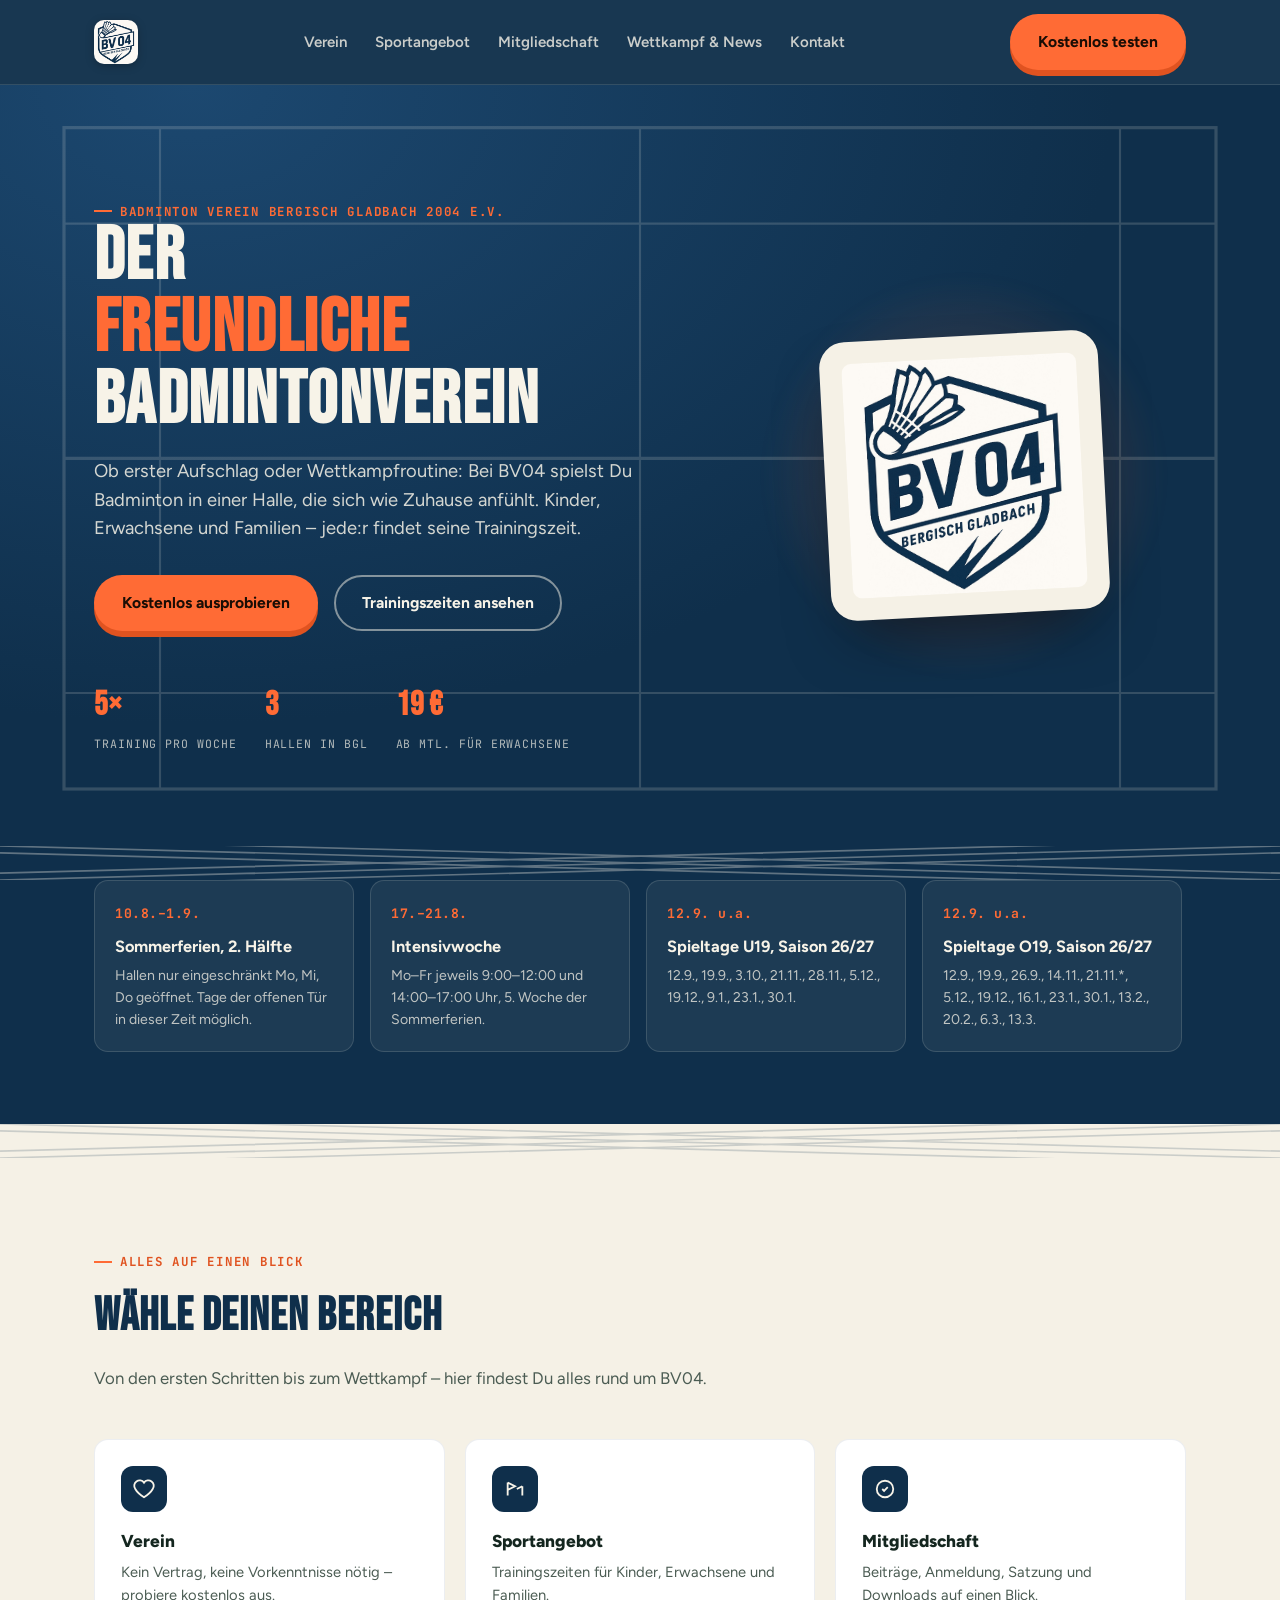
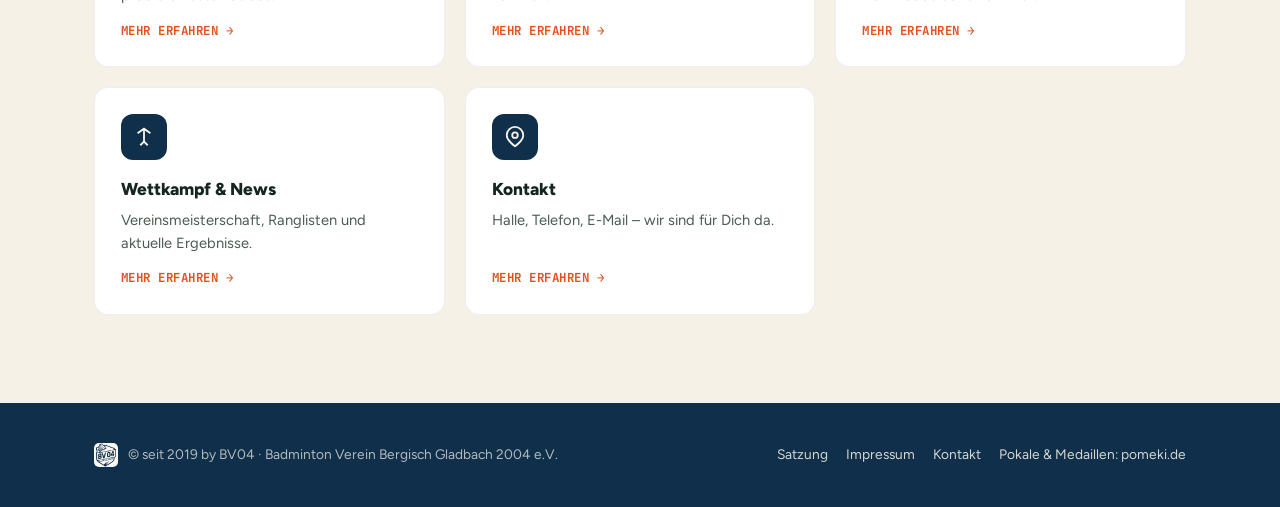
==== index.html @ 42c9cc31 "Erste Version der BV04-Website Alle Seiten, Stylesheet, Script und Logos aus dem bisherigen Entwurf." ====
<!doctype html>
<html lang="de">
<head>
<meta charset="UTF-8">
<meta name="viewport" content="width=device-width, initial-scale=1.0, viewport-fit=cover">
<title>BV04 Bergisch Gladbach</title>
<meta name="description" content="Der freundliche Badmintonverein in Bergisch Gladbach. Training für Kinder, Erwachsene und Familien, Wettkampf und Vereinsleben.">
<link rel="preconnect" href="https://fonts.googleapis.com">
<link rel="preconnect" href="https://fonts.gstatic.com" crossorigin>
<link href="https://fonts.googleapis.com/css2?family=Bebas+Neue&family=Figtree:wght@400;500;600;700;800&family=JetBrains+Mono:wght@400;500;700&display=swap" rel="stylesheet">
<link rel="stylesheet" href="styles.css">

</head>
<body>
<header class="site-header">
  <div class="nav">
    <a href="index.html" class="brand">
      <span class="brand-mark"><img src="assets/logo-small.png" alt="BV04 Vereinslogo" width="44" height="44"></span>
    </a>
    <nav class="links" id="navLinks">
      <a href="verein.html" class="">Verein</a>
      <a href="sportangebot.html" class="">Sportangebot</a>
      <a href="mitgliedschaft.html" class="">Mitgliedschaft</a>
      <a href="wettkampf.html" class="">Wettkampf &amp; News</a>
      <a href="kontakt.html" class="">Kontakt</a>
      <a href="mitgliedschaft.html" class="btn btn-primary mobile-cta">Kostenlos testen</a>
    </nav>
    <div class="nav-cta">
      <a href="mitgliedschaft.html" class="btn btn-primary">Kostenlos testen</a>
      <button class="burger" id="burgerBtn" aria-label="Menü öffnen" aria-expanded="false" aria-controls="navLinks">
        <span></span><span></span><span></span>
      </button>
    </div>
  </div>
</header>
<main>
<section class="hero">
    <svg class="court-lines" viewBox="0 0 1200 700" preserveAspectRatio="xMidYMid slice" xmlns="http://www.w3.org/2000/svg">
      <rect x="60" y="40" width="1080" height="620" fill="none" stroke="#f7f3e8" stroke-width="3"/>
      <line x1="60" y1="350" x2="1140" y2="350" stroke="#f7f3e8" stroke-width="3"/>
      <line x1="600" y1="40" x2="600" y2="660" stroke="#f7f3e8" stroke-width="2"/>
      <line x1="60" y1="130" x2="1140" y2="130" stroke="#f7f3e8" stroke-width="2"/>
      <line x1="60" y1="570" x2="1140" y2="570" stroke="#f7f3e8" stroke-width="2"/>
      <line x1="150" y1="40" x2="150" y2="660" stroke="#f7f3e8" stroke-width="2"/>
      <line x1="1050" y1="40" x2="1050" y2="660" stroke="#f7f3e8" stroke-width="2"/>
    </svg>
    <div class="wrap hero-grid">
      <div>
        <span class="eyebrow on-dark">Badminton Verein Bergisch Gladbach 2004 e.V.</span>
        <h1>Der<br><span class="accent">freundliche</span><br>Badmintonverein</h1>
        <p class="lead">Ob erster Aufschlag oder Wettkampfroutine: Bei BV04 spielst Du Badminton in einer Halle, die sich wie Zuhause anfühlt. Kinder, Erwachsene und Familien &ndash; jede:r findet seine Trainingszeit.</p>
        <div class="hero-actions">
          <a href="mitgliedschaft.html" class="btn btn-primary">Kostenlos ausprobieren</a>
          <a href="sportangebot.html" class="btn btn-ghost">Trainingszeiten ansehen</a>
        </div>
        <div class="hero-stats">
          <div class="hero-stat"><b>5&times;</b><span>Training pro Woche</span></div>
          <div class="hero-stat"><b>3</b><span>Hallen in BGL</span></div>
          <div class="hero-stat"><b>19 &euro;</b><span>Ab mtl. f&uuml;r Erwachsene</span></div>
        </div>
      </div>
      <div class="hero-visual">
        <div class="hero-badge">
          <img src="assets/logo-large.png" alt="BV04 &ndash; Badminton Verein Bergisch Gladbach 2004 e.V." width="100%" height="100%">
        </div>
      </div>
    </div>
  </section>
  <div class="net-divider" style="background:var(--court);" aria-hidden="true"><svg viewBox="0 0 400 20" preserveAspectRatio="none"><g stroke="#f7f3e8" stroke-width="1" opacity="0.35"><path d="M0,0 L400,20 M0,4 L400,24 M0,-4 L400,16 M400,0 L0,20 M400,4 L0,24 M400,-4 L0,16" /></g></svg></div>
  <section class="termine">
    <div class="wrap">
      <div class="termine-scroller">
        <div class="termine-card">
          <span class="date">10.8.&ndash;1.9.</span>
          <h4>Sommerferien, 2. H&auml;lfte</h4>
          <p>Hallen nur eingeschr&auml;nkt Mo, Mi, Do ge&ouml;ffnet. Tage der offenen T&uuml;r in dieser Zeit m&ouml;glich.</p>
        </div>
        <div class="termine-card">
          <span class="date">17.&ndash;21.8.</span>
          <h4>Intensivwoche</h4>
          <p>Mo&ndash;Fr jeweils 9:00&ndash;12:00 und 14:00&ndash;17:00 Uhr, 5. Woche der Sommerferien.</p>
        </div>
        <div class="termine-card">
          <span class="date">12.9. u.a.</span>
          <h4>Spieltage U19, Saison 26/27</h4>
          <p>12.9., 19.9., 3.10., 21.11., 28.11., 5.12., 19.12., 9.1., 23.1., 30.1.</p>
        </div>
        <div class="termine-card">
          <span class="date">12.9. u.a.</span>
          <h4>Spieltage O19, Saison 26/27</h4>
          <p>12.9., 19.9., 26.9., 14.11., 21.11.*, 5.12., 19.12., 16.1., 23.1., 30.1., 13.2., 20.2., 6.3., 13.3.</p>
        </div>
        <div class="termine-card">
          <span class="date">3.12.</span>
          <h4>K&uuml;ndigungsfrist</h4>
          <p>Letzter Termin f&uuml;r die K&uuml;ndigung zum Ende des 2. Halbjahrs 2026.</p>
        </div>
      </div>
    </div>
  </section>
  <div class="net-divider" style="background:var(--canvas);" aria-hidden="true"><svg viewBox="0 0 400 20" preserveAspectRatio="none"><g stroke="var(--court)" stroke-width="1" opacity="0.18"><path d="M0,0 L400,20 M0,4 L400,24 M0,-4 L400,16 M400,0 L0,20 M400,4 L0,24 M400,-4 L0,16" /></g></svg></div>
  <section id="bereiche">
    <div class="wrap">
      <div class="section-head">
        <span class="eyebrow">Alles auf einen Blick</span>
        <h2>W&auml;hle Deinen Bereich</h2>
        <p>Von den ersten Schritten bis zum Wettkampf &ndash; hier findest Du alles rund um BV04.</p>
      </div>
      <div class="nav-cards">
        <a class="nav-card" href="verein.html">
          <div class="icon"><svg width="22" height="22" viewBox="0 0 24 24" fill="none" stroke="currentColor" stroke-width="2"><path d="M12 21s-7-4.5-9.5-9A5.5 5.5 0 0112 5a5.5 5.5 0 019.5 7c-2.5 4.5-9.5 9-9.5 9z"/></svg></div>
          <h3>Verein</h3>
          <p>Kein Vertrag, keine Vorkenntnisse n&ouml;tig &ndash; probiere kostenlos aus.</p>
          <span class="go">Mehr erfahren &rarr;</span>
        </a>
        <a class="nav-card" href="sportangebot.html">
          <div class="icon"><svg width="22" height="22" viewBox="0 0 24 24" fill="none" stroke="currentColor" stroke-width="2"><path d="M4 19V5M4 5l8 4-8 4M20 19V9M20 9l-6 3"/></svg></div>
          <h3>Sportangebot</h3>
          <p>Trainingszeiten f&uuml;r Kinder, Erwachsene und Familien.</p>
          <span class="go">Mehr erfahren &rarr;</span>
        </a>
        <a class="nav-card" href="mitgliedschaft.html">
          <div class="icon"><svg width="22" height="22" viewBox="0 0 24 24" fill="none" stroke="currentColor" stroke-width="2"><circle cx="12" cy="12" r="9"/><path d="M9 12l2 2 4-4"/></svg></div>
          <h3>Mitgliedschaft</h3>
          <p>Beitr&auml;ge, Anmeldung, Satzung und Downloads auf einen Blick.</p>
          <span class="go">Mehr erfahren &rarr;</span>
        </a>
        <a class="nav-card" href="wettkampf.html">
          <div class="icon"><svg width="22" height="22" viewBox="0 0 24 24" fill="none" stroke="currentColor" stroke-width="2"><path d="M8 21l4-4 4 4M12 3v14M5 8l7-5 7 5"/></svg></div>
          <h3>Wettkampf &amp; News</h3>
          <p>Vereinsmeisterschaft, Ranglisten und aktuelle Ergebnisse.</p>
          <span class="go">Mehr erfahren &rarr;</span>
        </a>
        <a class="nav-card" href="kontakt.html">
          <div class="icon"><svg width="22" height="22" viewBox="0 0 24 24" fill="none" stroke="currentColor" stroke-width="2"><path d="M21 10c0 6-9 12-9 12S3 16 3 10a9 9 0 0118 0z"/><circle cx="12" cy="10" r="3"/></svg></div>
          <h3>Kontakt</h3>
          <p>Halle, Telefon, E-Mail &ndash; wir sind f&uuml;r Dich da.</p>
          <span class="go">Mehr erfahren &rarr;</span>
        </a>
      </div>
    </div>
  </section>
</main>
<footer>
  <div class="wrap footer-row">
    <span class="footer-brand"><img src="assets/logo-small.png" alt="" width="24" height="24"> &copy; seit 2019 by BV04 &middot; Badminton Verein Bergisch Gladbach 2004 e.V.</span>
    <div class="footer-links">
      <a href="satzung.html">Satzung</a>
      <a href="kontakt.html#impressum">Impressum</a>
      <a href="kontakt.html">Kontakt</a>
      <a href="https://www.pomeki.de">Pokale &amp; Medaillen: pomeki.de</a>
    </div>
  </div>
</footer>
<script src="script.js"></script>
</body>
</html>
---- styles.css ----
/* ============ TOKENS ============ */
:root{
  --court:      #0f2f4b;   /* Vereins-Navy aus dem BV04-Logo, markenkonstant */
  --court-2:    #1c4870;
  --line:       #f7f3e8;   /* Court-Linien / Federweiß, auf Navy-Flächen */
  --canvas:     #f5f1e6;   /* Seitenhintergrund */
  --canvas-2:   #ece5d3;   /* Sekundärer Hintergrund */
  --surface:    #ffffff;   /* Kartenhintergrund */
  --ink:        #14261f;   /* Fließtext */
  --ink-soft:   #4b5c53;   /* gedämpfter Text */
  --border:     rgba(15,47,75,0.08);
  --shuttle:    #ff6b35;   /* Shuttle-Orange, Haupt-Akzent */
  --shuttle-dk: #e05320;
  --gold:       #d9a441;
  --silver:     #b9c2c2;
  --bronze:     #c07a4a;

  --display: 'Bebas Neue', 'Arial Narrow', sans-serif;
  --body: 'Figtree', system-ui, sans-serif;
  --mono: 'JetBrains Mono', 'Courier New', monospace;

  --radius: 14px;
  --radius-sm: 8px;
  --maxw: 1140px;

  color-scheme: light;
  padding-top: env(safe-area-inset-top, 0px);
  padding-bottom: env(safe-area-inset-bottom, 0px);
}

@media (prefers-color-scheme: dark){
  :root:not([data-theme="light"]){
    --court:      #1b4a74;
    --court-2:    #2a5f92;
    --canvas:     #121b22;
    --canvas-2:   #1a252d;
    --surface:    #1c2830;
    --ink:        #eef1ea;
    --ink-soft:   #a6b6ae;
    --border:     rgba(247,243,232,0.12);
    color-scheme: dark;
  }
}
:root[data-theme="dark"]{
  --court:      #1b4a74;
  --court-2:    #2a5f92;
  --canvas:     #121b22;
  --canvas-2:   #1a252d;
  --surface:    #1c2830;
  --ink:        #eef1ea;
  --ink-soft:   #a6b6ae;
  --border:     rgba(247,243,232,0.12);
  color-scheme: dark;
}

*{box-sizing:border-box;}
html{scroll-behavior:smooth;}
@media (prefers-reduced-motion: reduce){
  html{scroll-behavior:auto;}
  *{animation-duration:0.001ms !important; transition-duration:0.001ms !important;}
}
body{
  margin:0;
  font-family:var(--body);
  color:var(--ink);
  background:var(--canvas);
  line-height:1.55;
}
img{max-width:100%; display:block;}
a{color:inherit;}
:focus-visible{outline:3px solid var(--shuttle); outline-offset:2px;}
.wrap{max-width:var(--maxw); margin:0 auto; padding:0 24px;}
h1,h2,h3{font-family:var(--display); letter-spacing:0.02em; margin:0; text-transform:uppercase; text-wrap:balance;}
.eyebrow{
  font-family:var(--mono); font-size:0.78rem; letter-spacing:0.14em; text-transform:uppercase;
  color:var(--shuttle-dk); font-weight:700; display:inline-flex; align-items:center; gap:8px;
}
.eyebrow.on-dark{color:var(--shuttle);}
.eyebrow::before{content:""; width:18px; height:2px; background:var(--shuttle); display:inline-block;}
section{padding:88px 0;}
.btn{
  display:inline-flex; align-items:center; gap:8px; font-family:var(--body); font-weight:700;
  font-size:0.98rem; padding:14px 26px; border-radius:999px; border:2px solid transparent;
  cursor:pointer; text-decoration:none; transition:transform .15s ease, box-shadow .15s ease;
}
.btn:hover{transform:translateY(-2px);}
.btn-primary{background:var(--shuttle); color:#1a0d05; box-shadow:0 6px 0 var(--shuttle-dk);}
.btn-primary:hover{box-shadow:0 8px 0 var(--shuttle-dk);}
.btn-ghost{background:transparent; color:var(--line); border-color:rgba(247,243,232,0.5);}
.btn-ghost:hover{border-color:var(--line);}
.btn-outline{background:transparent; color:var(--court); border-color:var(--court);}
.btn-outline:hover{background:var(--court); color:var(--line);}

/* ============ NET DIVIDER (signature element) ============ */
.net-divider{width:100%; height:34px; overflow:hidden; line-height:0;}
.net-divider svg{width:100%; height:100%; display:block;}

/* ============ NAV ============ */
header.site-header{
  position:sticky; top:env(safe-area-inset-top, 0px); z-index:50; background:rgba(15,47,75,0.96); backdrop-filter:blur(6px);
  border-bottom:1px solid rgba(247,243,232,0.12);
}
.nav{display:flex; align-items:center; justify-content:space-between; padding:14px 24px; max-width:var(--maxw); margin:0 auto;}
.brand{display:flex; align-items:center; gap:10px; text-decoration:none; color:var(--line);}
.brand-mark{width:44px; height:44px; border-radius:10px; overflow:hidden; flex:none; box-shadow:0 2px 8px rgba(0,0,0,0.25);}
.brand-mark img{width:100%; height:100%; object-fit:cover;}
nav.links{display:flex; align-items:center; gap:28px;}
nav.links a{
  color:var(--line); text-decoration:none; font-weight:600; font-size:0.94rem; opacity:0.8;
  position:relative; padding:4px 0;
}
nav.links a:hover{opacity:1;}
nav.links a::after{
  content:""; position:absolute; left:0; bottom:-2px; width:0; height:2px; background:var(--shuttle);
  transition:width .2s ease;
}
nav.links a:hover::after{width:100%;}
nav.links a.active{opacity:1;}
nav.links a.active::after{width:100%;}
.nav-cta{display:flex; align-items:center; gap:14px;}
.burger{display:none; background:none; border:none; cursor:pointer; padding:8px;}
.burger span{display:block; width:24px; height:2px; background:var(--line); margin:5px 0; transition:.2s;}
.mobile-cta{display:none;}

@media (max-width:880px){
  nav.links{
    position:fixed; inset:64px 0 0 0; background:var(--court); flex-direction:column;
    padding:32px 24px; gap:24px; transform:translateX(100%); transition:transform .25s ease;
    overflow-y:auto;
  }
  nav.links.open{transform:translateX(0);}
  nav.links a{font-size:1.2rem;}
  .burger{display:block;}
  .nav-cta .btn-primary{display:none;}
  .mobile-cta{display:inline-flex; margin-top:8px;}
}

/* ============ HERO (Startseite) ============ */
.hero{
  position:relative; background:radial-gradient(120% 140% at 15% 0%, var(--court-2), var(--court) 60%);
  color:var(--line); padding:110px 0 90px; overflow:hidden;
}
.court-lines{position:absolute; inset:0; opacity:0.16; pointer-events:none;}
.hero-grid{position:relative; display:grid; grid-template-columns:1.15fr 0.85fr; gap:48px; align-items:center;}
.hero h1{font-size:clamp(2.8rem, 6vw, 4.6rem); line-height:0.98; margin-bottom:20px;}
.hero h1 .accent{color:var(--shuttle);}
.hero p.lead{font-size:1.15rem; max-width:46ch; color:rgba(247,243,232,0.85); margin-bottom:32px;}
.hero-actions{display:flex; gap:16px; flex-wrap:wrap;}
.hero-stats{display:flex; gap:28px; margin-top:48px; flex-wrap:wrap;}
.hero-stat b{display:block; font-family:var(--display); font-size:2.1rem; color:var(--shuttle);}
.hero-stat span{font-family:var(--mono); font-size:0.72rem; letter-spacing:0.08em; text-transform:uppercase; color:rgba(247,243,232,0.7);}
.hero-visual{position:relative; aspect-ratio:1/1; max-width:340px; margin:0 auto; display:flex; align-items:center; justify-content:center;}
.hero-visual::before{
  content:""; position:absolute; inset:-10%; border-radius:50%;
  background:radial-gradient(circle, rgba(255,107,53,0.28), transparent 70%); filter:blur(6px); z-index:0;
}
.hero-badge{
  position:relative; z-index:1; background:var(--canvas); border-radius:26px; padding:22px;
  box-shadow:0 30px 60px -20px rgba(0,0,0,0.5); transform:rotate(-3deg); width:82%;
}
.hero-badge img{width:100%; height:auto; border-radius:10px; display:block;}
@media (max-width:880px){
  .hero-grid{grid-template-columns:1fr;}
  .hero-visual{max-width:230px;}
}

/* ============ PAGE HEADER (Unterseiten) ============ */
.page-header{
  position:relative; background:radial-gradient(130% 160% at 10% 0%, var(--court-2), var(--court) 65%);
  color:var(--line); padding:52px 0 46px; overflow:hidden;
}
.page-header .crumb{
  font-family:var(--mono); font-size:0.76rem; letter-spacing:0.04em; color:rgba(247,243,232,0.65); display:block; margin-bottom:14px;
}
.page-header .crumb a{color:rgba(247,243,232,0.85); text-decoration:underline; text-decoration-color:rgba(247,243,232,0.35);}
.page-header .crumb a:hover{color:var(--line);}
.page-header h1{font-size:clamp(2.1rem,4.4vw,3.2rem); margin-top:10px;}
.page-header p.lead{margin-top:14px; max-width:58ch; color:rgba(247,243,232,0.85); font-size:1.02rem;}

/* ============ TERMINE STRIP ============ */
.termine{background:var(--court); padding:0 0 64px;}
.termine .wrap{padding-top:0;}
.termine-scroller{display:flex; gap:16px; overflow-x:auto; padding-bottom:8px; scrollbar-width:thin;}
.termine-card{
  flex:0 0 260px; background:rgba(247,243,232,0.06); border:1px solid rgba(247,243,232,0.14);
  border-radius:var(--radius); padding:20px; color:var(--line);
}
.termine-card .date{font-family:var(--mono); color:var(--shuttle); font-size:0.82rem; font-weight:700; letter-spacing:0.04em;}
.termine-card h4{font-family:var(--body); font-size:1.02rem; font-weight:700; margin:8px 0 6px; text-transform:none;}
.termine-card p{font-size:0.88rem; color:rgba(247,243,232,0.75); margin:0;}

/* ============ SECTION HEADS ============ */
.section-head{max-width:640px; margin-bottom:48px;}
.section-head h2{font-size:clamp(2.1rem,4vw,2.9rem); margin-top:10px; color:var(--court);}
.section-head p{color:var(--ink-soft); font-size:1.05rem; margin-top:12px;}

/* ============ BEREICHE / NAV-CARDS (Startseite) ============ */
.nav-cards{display:grid; grid-template-columns:repeat(3,1fr); gap:20px;}
@media (max-width:880px){.nav-cards{grid-template-columns:repeat(2,1fr);}}
@media (max-width:560px){.nav-cards{grid-template-columns:1fr;}}
.nav-card{
  background:var(--surface); border-radius:var(--radius); padding:26px; border:1px solid var(--border);
  transition:transform .18s ease, box-shadow .18s ease; text-decoration:none; color:var(--ink);
  display:flex; flex-direction:column;
}
.nav-card:hover{transform:translateY(-4px); box-shadow:0 14px 30px -14px rgba(15,47,75,0.35);}
.nav-card .icon{
  width:46px; height:46px; border-radius:12px; background:var(--court); color:var(--line);
  display:flex; align-items:center; justify-content:center; margin-bottom:16px; flex:none;
}
.nav-card h3{font-family:var(--body); font-size:1.08rem; font-weight:800; text-transform:none; letter-spacing:0; margin-bottom:6px; color:var(--ink);}
.nav-card p{font-size:0.92rem; color:var(--ink-soft); margin:0; flex:1;}
.nav-card .go{margin-top:14px; font-family:var(--mono); font-size:0.78rem; font-weight:700; color:var(--shuttle-dk); text-transform:uppercase; letter-spacing:0.04em;}

/* ============ EINSTIEG GRID (Verein) ============ */
.tiles{display:grid; grid-template-columns:repeat(3,1fr); gap:20px;}
@media (max-width:880px){.tiles{grid-template-columns:repeat(2,1fr);}}
@media (max-width:560px){.tiles{grid-template-columns:1fr;}}
.tile{background:var(--surface); border-radius:var(--radius); padding:26px; border:1px solid var(--border);}
.tile .icon{
  width:46px; height:46px; border-radius:12px; background:var(--court); color:var(--line);
  display:flex; align-items:center; justify-content:center; margin-bottom:16px;
}
.tile h3{font-family:var(--body); font-size:1.08rem; font-weight:800; text-transform:none; letter-spacing:0; margin-bottom:6px;}
.tile p{font-size:0.92rem; color:var(--ink-soft); margin:0;}

/* ============ SPORTANGEBOT ============ */
.angebot-tabs{display:flex; gap:10px; flex-wrap:wrap; margin-bottom:28px;}
.tab-btn{
  font-family:var(--mono); font-size:0.82rem; font-weight:700; text-transform:uppercase; letter-spacing:0.06em;
  padding:10px 18px; border-radius:999px; border:2px solid var(--court); background:transparent;
  color:var(--court); cursor:pointer; transition:.15s;
}
.tab-btn.active, .tab-btn:hover{background:var(--court); color:var(--line);}
.schedule{display:none;}
.schedule.active{display:block;}
.schedule-table-wrap{overflow-x:auto;}
.schedule-table{width:100%; border-collapse:collapse; background:var(--surface); border-radius:var(--radius); overflow:hidden; box-shadow:0 1px 0 var(--border); min-width:520px;}
.schedule-table th{
  font-family:var(--mono); font-size:0.72rem; text-transform:uppercase; letter-spacing:0.08em;
  background:var(--court); color:var(--line); text-align:left; padding:14px 18px;
}
.schedule-table td{padding:16px 18px; border-bottom:1px solid var(--canvas-2); font-size:0.94rem;}
.schedule-table tr:last-child td{border-bottom:none;}
.schedule-table td.day{font-weight:800; color:var(--court); white-space:nowrap;}
.schedule-table td.time{font-family:var(--mono); font-weight:700; color:var(--shuttle-dk); white-space:nowrap;}
.schedule-note{font-size:0.88rem; color:var(--ink-soft); margin-top:16px;}

/* ============ MITGLIEDSCHAFT / PRICING ============ */
.pricing-wrap{background:var(--court); border-radius:20px; padding:44px; color:var(--line);}
.pricing-table-wrap{overflow-x:auto;}
.pricing-table{width:100%; border-collapse:collapse; font-family:var(--mono); min-width:480px;}
.pricing-table th{
  text-align:left; font-size:0.72rem; text-transform:uppercase; letter-spacing:0.08em;
  color:var(--shuttle); padding:0 14px 14px; border-bottom:1px solid rgba(247,243,232,0.2); font-weight:700;
}
.pricing-table td{padding:16px 14px; border-bottom:1px solid rgba(247,243,232,0.1); font-size:0.94rem;}
.pricing-table tr:hover td{background:rgba(247,243,232,0.04);}
.pricing-table td.plan{font-family:var(--body); font-weight:700; font-size:1rem;}
.pricing-table td.price{color:var(--shuttle); font-weight:700;}
.pricing-foot{display:flex; justify-content:space-between; align-items:center; margin-top:28px; flex-wrap:wrap; gap:16px;}
.pricing-foot p{font-size:0.85rem; color:rgba(247,243,232,0.7); max-width:52ch; margin:0; font-family:var(--body);}
.downloads{display:flex; gap:10px; flex-wrap:wrap; margin-top:36px;}
.dl-btn{
  display:flex; align-items:center; gap:8px; background:rgba(247,243,232,0.08); border:1px solid rgba(247,243,232,0.2);
  color:var(--line); text-decoration:none; padding:10px 16px; border-radius:999px; font-size:0.85rem; font-weight:600;
  transition:.15s;
}
.dl-btn:hover{background:rgba(247,243,232,0.18);}
.dl-btn.accent{background:var(--shuttle); border-color:var(--shuttle-dk); color:#1a0d05;}
.dl-btn.accent:hover{background:var(--shuttle-dk);}

/* ============ WETTKAMPF / LEADERBOARD ============ */
.wk-grid{display:grid; grid-template-columns:1fr 1fr; gap:24px;}
@media (max-width:880px){.wk-grid{grid-template-columns:1fr;}}
.card{background:var(--surface); border-radius:var(--radius); padding:28px; border:1px solid var(--border);}
.card h3{font-family:var(--body); text-transform:none; letter-spacing:0; font-size:1.1rem; font-weight:800; margin-bottom:4px;}
.card .card-sub{font-family:var(--mono); font-size:0.76rem; color:var(--ink-soft); margin-bottom:18px; display:block;}
.rank-row{display:flex; align-items:center; gap:14px; padding:9px 0; border-bottom:1px solid var(--canvas-2);}
.rank-row:last-child{border-bottom:none;}
.rank-badge{
  width:28px; height:28px; border-radius:50%; display:flex; align-items:center; justify-content:center;
  font-family:var(--mono); font-weight:700; font-size:0.82rem; flex:none; background:var(--canvas-2); color:var(--ink-soft);
}
.rank-row:nth-child(1) .rank-badge{background:var(--gold); color:#3a2a02;}
.rank-row:nth-child(2) .rank-badge{background:var(--silver); color:#2b2f2f;}
.rank-row:nth-child(3) .rank-badge{background:var(--bronze); color:#fff;}
.rank-name{flex:1; font-weight:600; font-size:0.94rem;}
.rank-val{font-family:var(--mono); font-size:0.84rem; color:var(--shuttle-dk); font-weight:700;}
.hours-bar-wrap{flex:1; height:8px; background:var(--canvas-2); border-radius:99px; overflow:hidden;}
.hours-bar{height:100%; background:linear-gradient(90deg, var(--shuttle), var(--gold)); border-radius:99px;}

.intl-group{margin-bottom:18px;}
.intl-group:last-child{margin-bottom:0;}
.intl-title{font-family:var(--mono); font-size:0.78rem; text-transform:uppercase; letter-spacing:0.06em; color:var(--court); font-weight:700; margin-bottom:8px; display:block;}
.intl-list{list-style:none; margin:0; padding:0; font-size:0.9rem;}
.intl-list li{padding:4px 0; display:flex; gap:8px;}
.intl-list li b{font-family:var(--mono); color:var(--shuttle-dk); min-width:2ch;}

/* ============ KONTAKT ============ */
.kontakt-grid{display:grid; grid-template-columns:1fr 1fr; gap:32px;}
@media (max-width:880px){.kontakt-grid{grid-template-columns:1fr;}}
.kontakt-card{background:var(--surface); border-radius:var(--radius); padding:32px; border:1px solid var(--border);}
.kontakt-card h3{font-family:var(--body); text-transform:none; letter-spacing:0; font-size:1.05rem; font-weight:800; margin-bottom:14px; color:var(--ink);}
.kontakt-item{display:flex; gap:14px; margin-bottom:20px;}
.kontakt-item:last-child{margin-bottom:0;}
.kontakt-item .ic{
  width:38px; height:38px; border-radius:10px; background:var(--court); color:var(--line); flex:none;
  display:flex; align-items:center; justify-content:center;
}
.kontakt-item b{display:block; font-size:0.95rem;}
.kontakt-item span, .kontakt-item a{font-size:0.9rem; color:var(--ink-soft); text-decoration:none;}
.kontakt-item a:hover{color:var(--shuttle-dk);}
.hallen-table{width:100%; border-collapse:collapse; font-size:0.88rem;}
.hallen-table td{padding:8px 0; border-bottom:1px solid var(--canvas-2);}
.hallen-table tr:last-child td{border-bottom:none;}
.hallen-table td.d{font-family:var(--mono); font-weight:700; color:var(--court); width:2.4em;}
.hallen-table td.t{font-family:var(--mono); color:var(--shuttle-dk);}
.hallen-table td.h{color:var(--ink-soft); text-align:right;}
.social-row{display:flex; gap:12px; margin-top:24px;}
.social-btn{
  width:44px; height:44px; border-radius:50%; background:var(--court); color:var(--line);
  display:flex; align-items:center; justify-content:center; text-decoration:none; transition:.15s;
}
.social-btn:hover{background:var(--shuttle);}

/* ============ SATZUNG (Dokumentenseite) ============ */
.satz-intro{max-width:68ch;}
.satz-intro p{color:var(--ink-soft); font-size:1.02rem; margin:14px 0 0;}
.satz-meta{display:flex; gap:14px; flex-wrap:wrap; align-items:center; margin-top:24px;}
.satz-toc{
  background:var(--surface); border:1px solid var(--border); border-radius:var(--radius);
  padding:26px 30px; margin:40px 0 56px;
}
.satz-toc .eyebrow{margin-bottom:14px;}
.satz-toc ul{columns:2; column-gap:32px; margin:0; padding:0; list-style:none; font-size:0.94rem;}
@media (max-width:640px){.satz-toc ul{columns:1;}}
.satz-toc li{margin-bottom:8px; break-inside:avoid;}
.satz-toc a{text-decoration:none; color:var(--ink); font-weight:600;}
.satz-toc a:hover{color:var(--shuttle-dk);}
.satz-toc a .n{font-family:var(--mono); color:var(--shuttle-dk); margin-right:6px;}

.satz-body{max-width:820px;}
.satz-para{display:grid; grid-template-columns:60px 1fr; gap:22px; padding:32px 0; border-bottom:1px solid var(--border); scroll-margin-top:96px;}
.satz-para:first-child{padding-top:0;}
.satz-para:last-child{border-bottom:none;}
@media (max-width:560px){
  .satz-para{grid-template-columns:1fr; gap:6px;}
}
.satz-num{font-family:var(--mono); font-weight:700; color:var(--shuttle-dk); font-size:1rem; padding-top:3px;}
.satz-para h2{font-family:var(--body); text-transform:none; letter-spacing:0; font-size:1.3rem; font-weight:800; color:var(--court); margin-bottom:12px;}
.satz-para h3{font-family:var(--body); text-transform:none; letter-spacing:0; font-size:1.04rem; font-weight:700; color:var(--ink); margin:22px 0 8px;}
.satz-para h4{font-family:var(--mono); text-transform:uppercase; letter-spacing:0.05em; font-size:0.76rem; color:var(--ink-soft); margin:16px 0 6px; font-weight:700;}
.satz-para p{font-size:0.98rem; line-height:1.7; color:var(--ink); max-width:68ch; margin:0 0 10px;}
.satz-para ol, .satz-para ul{padding-left:1.25em; margin:8px 0 14px; max-width:68ch;}
.satz-para li{font-size:0.98rem; line-height:1.65; color:var(--ink); margin-bottom:8px;}
.satz-para li::marker{color:var(--shuttle-dk); font-family:var(--mono); font-weight:700;}

/* ============ FOOTER ============ */
footer{background:var(--court); color:rgba(247,243,232,0.7); padding:40px 0; font-size:0.86rem;}
.footer-row{display:flex; justify-content:space-between; align-items:center; flex-wrap:wrap; gap:16px;}
.footer-brand{display:inline-flex; align-items:center; gap:10px;}
.footer-brand img{border-radius:5px; flex:none;}
.footer-links{display:flex; gap:18px; flex-wrap:wrap;}
footer a{color:rgba(247,243,232,0.85); text-decoration:none;}
footer a:hover{color:var(--shuttle);}
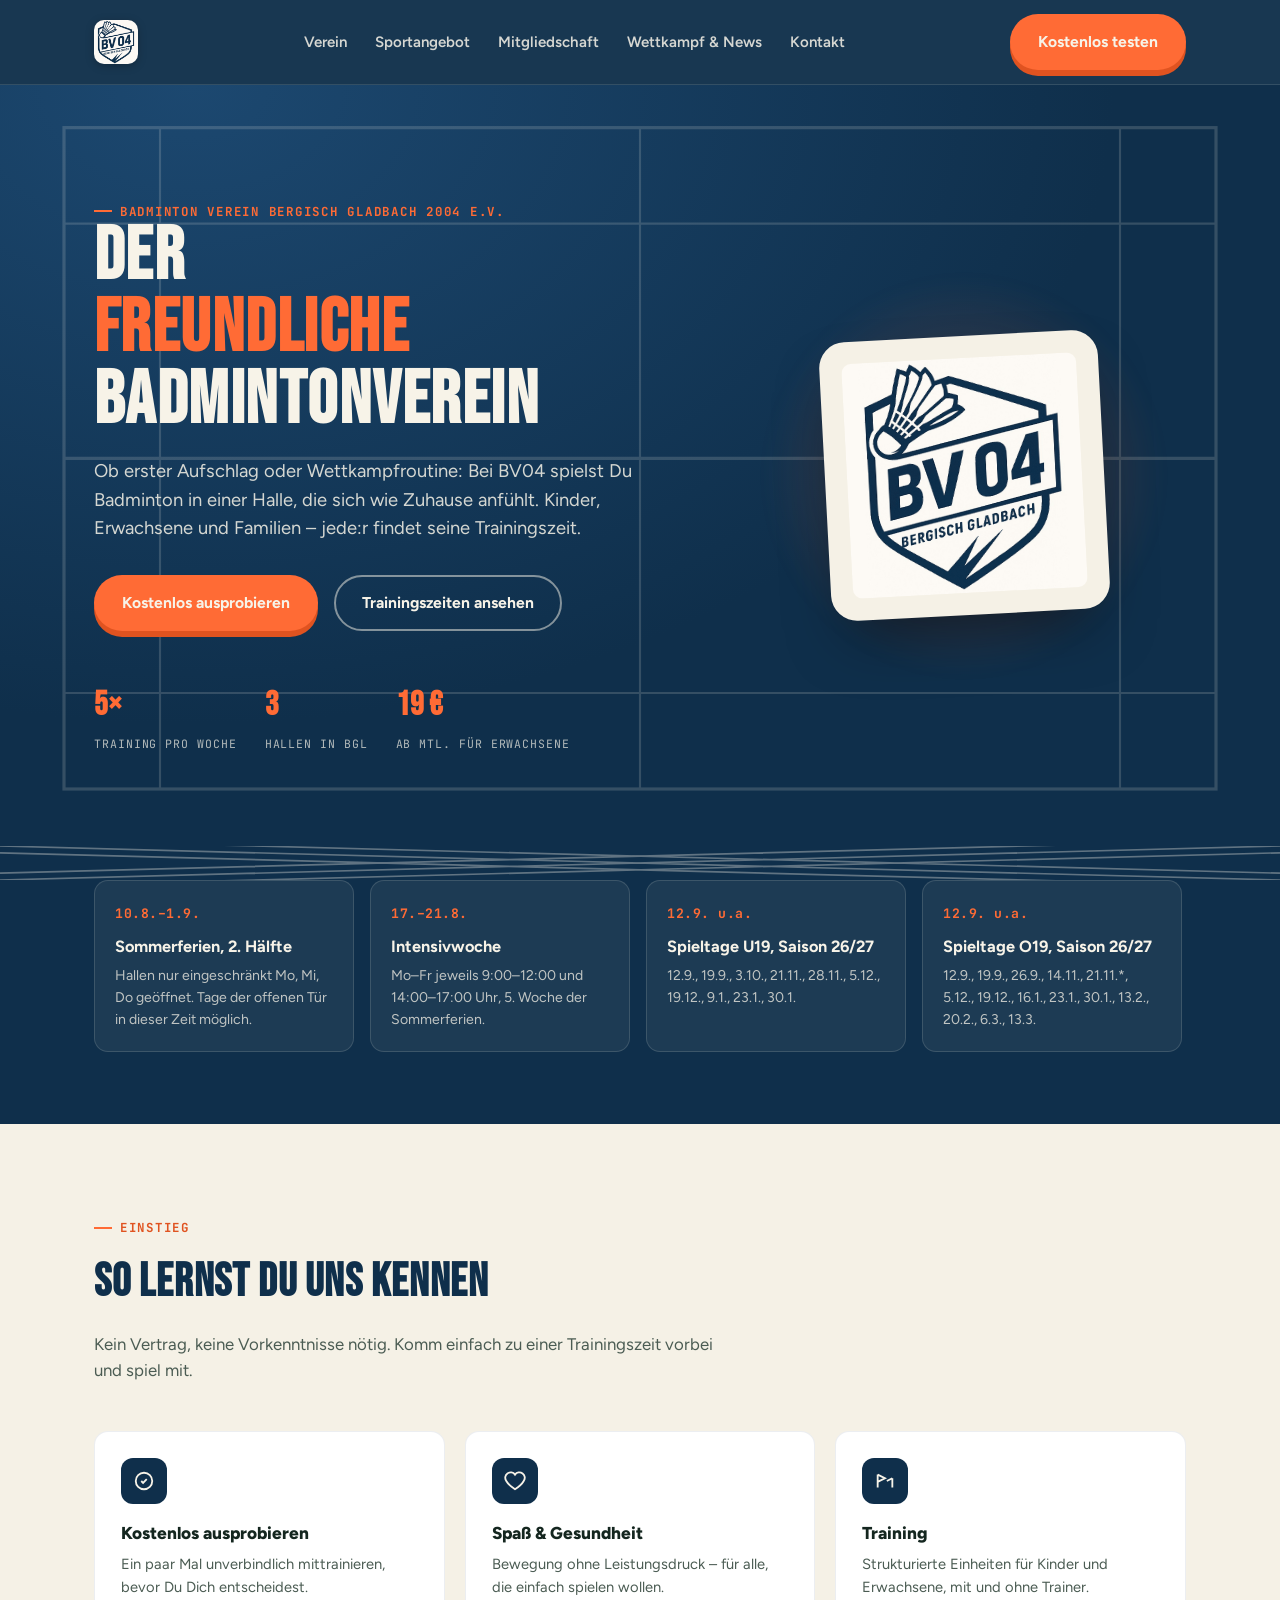
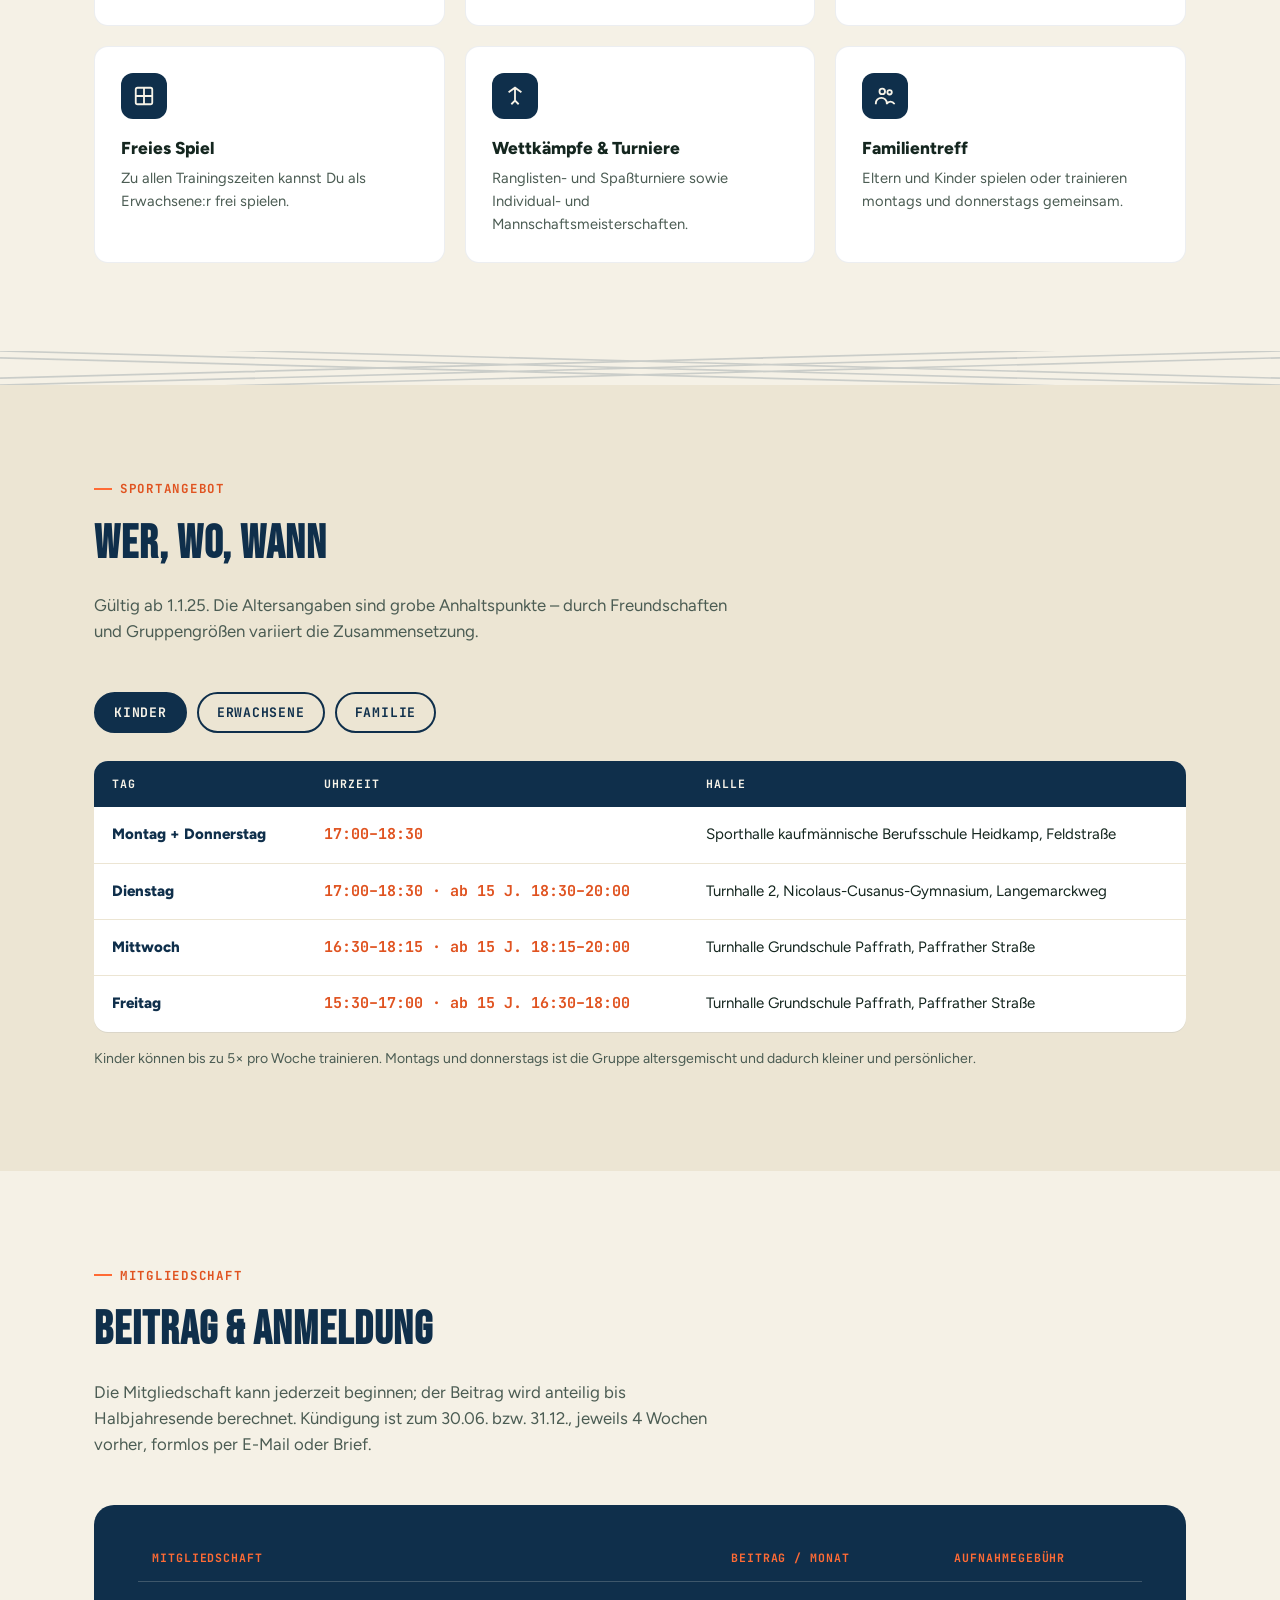
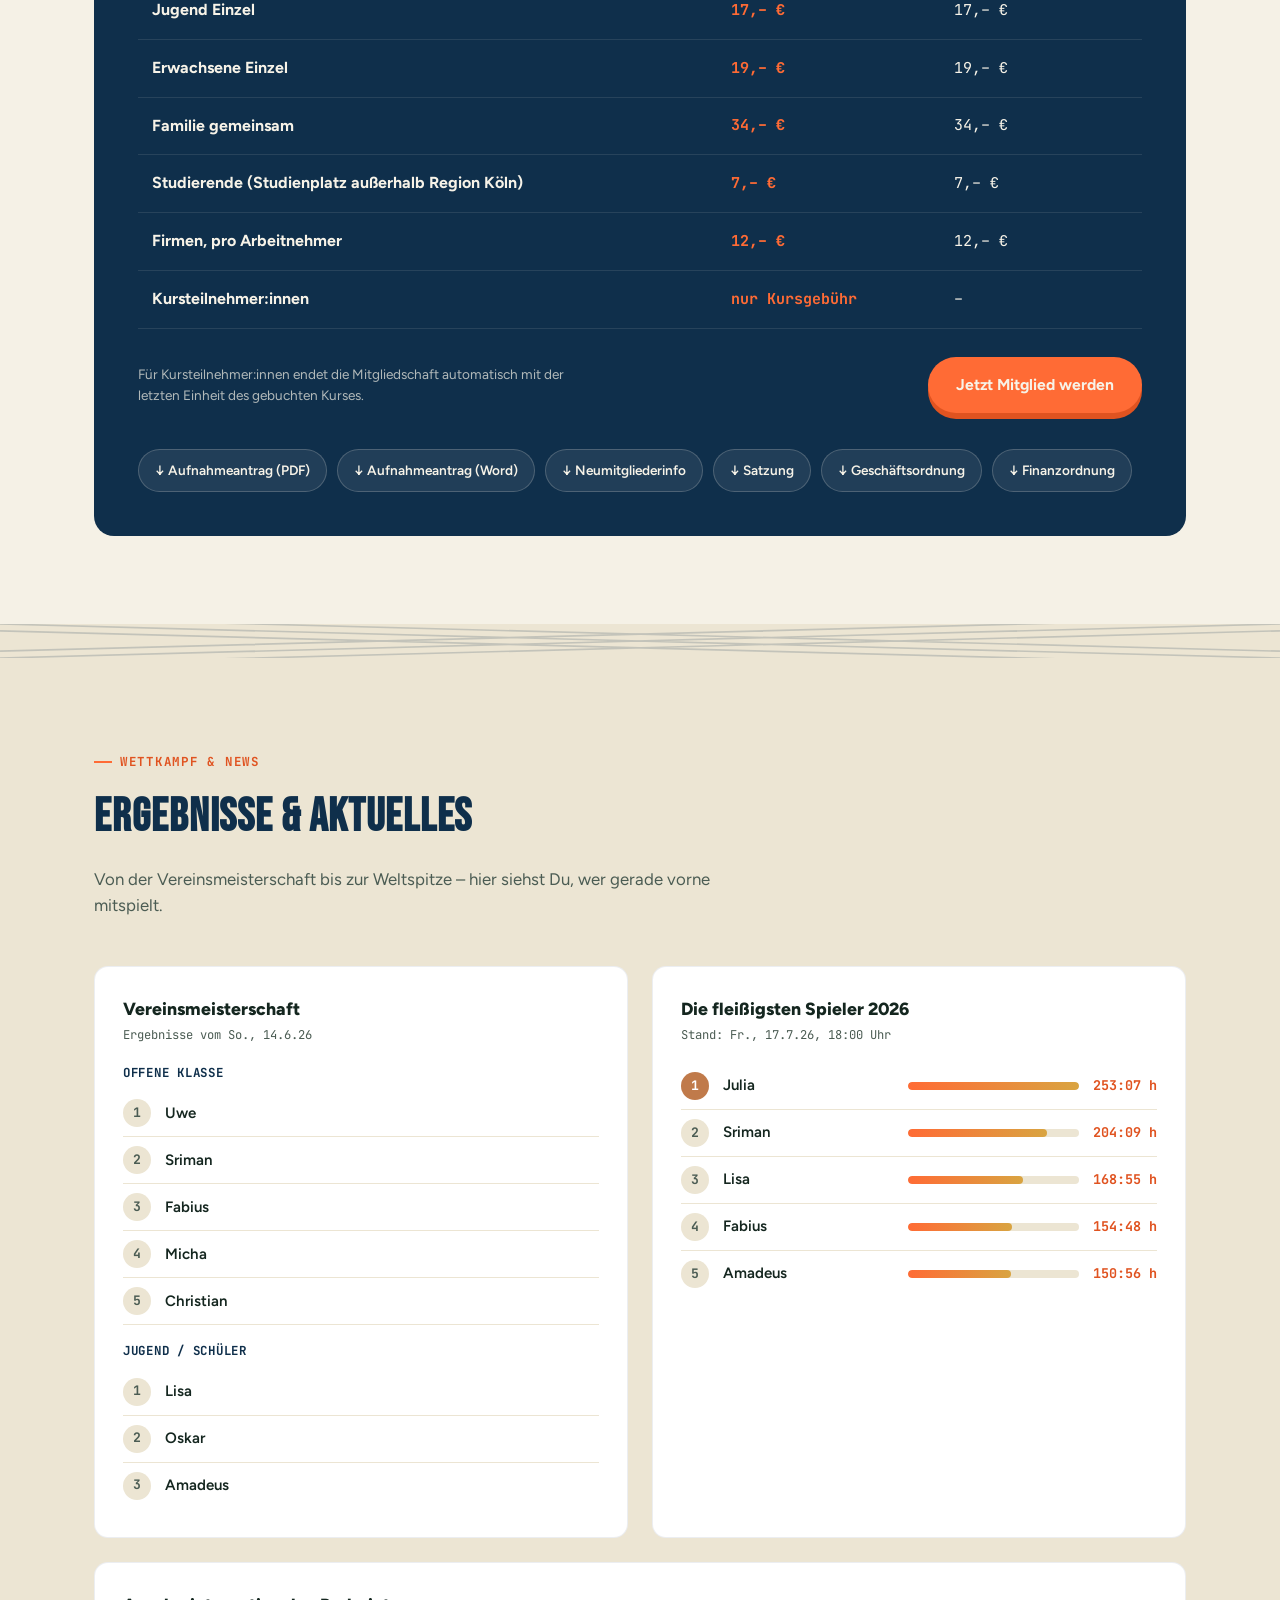
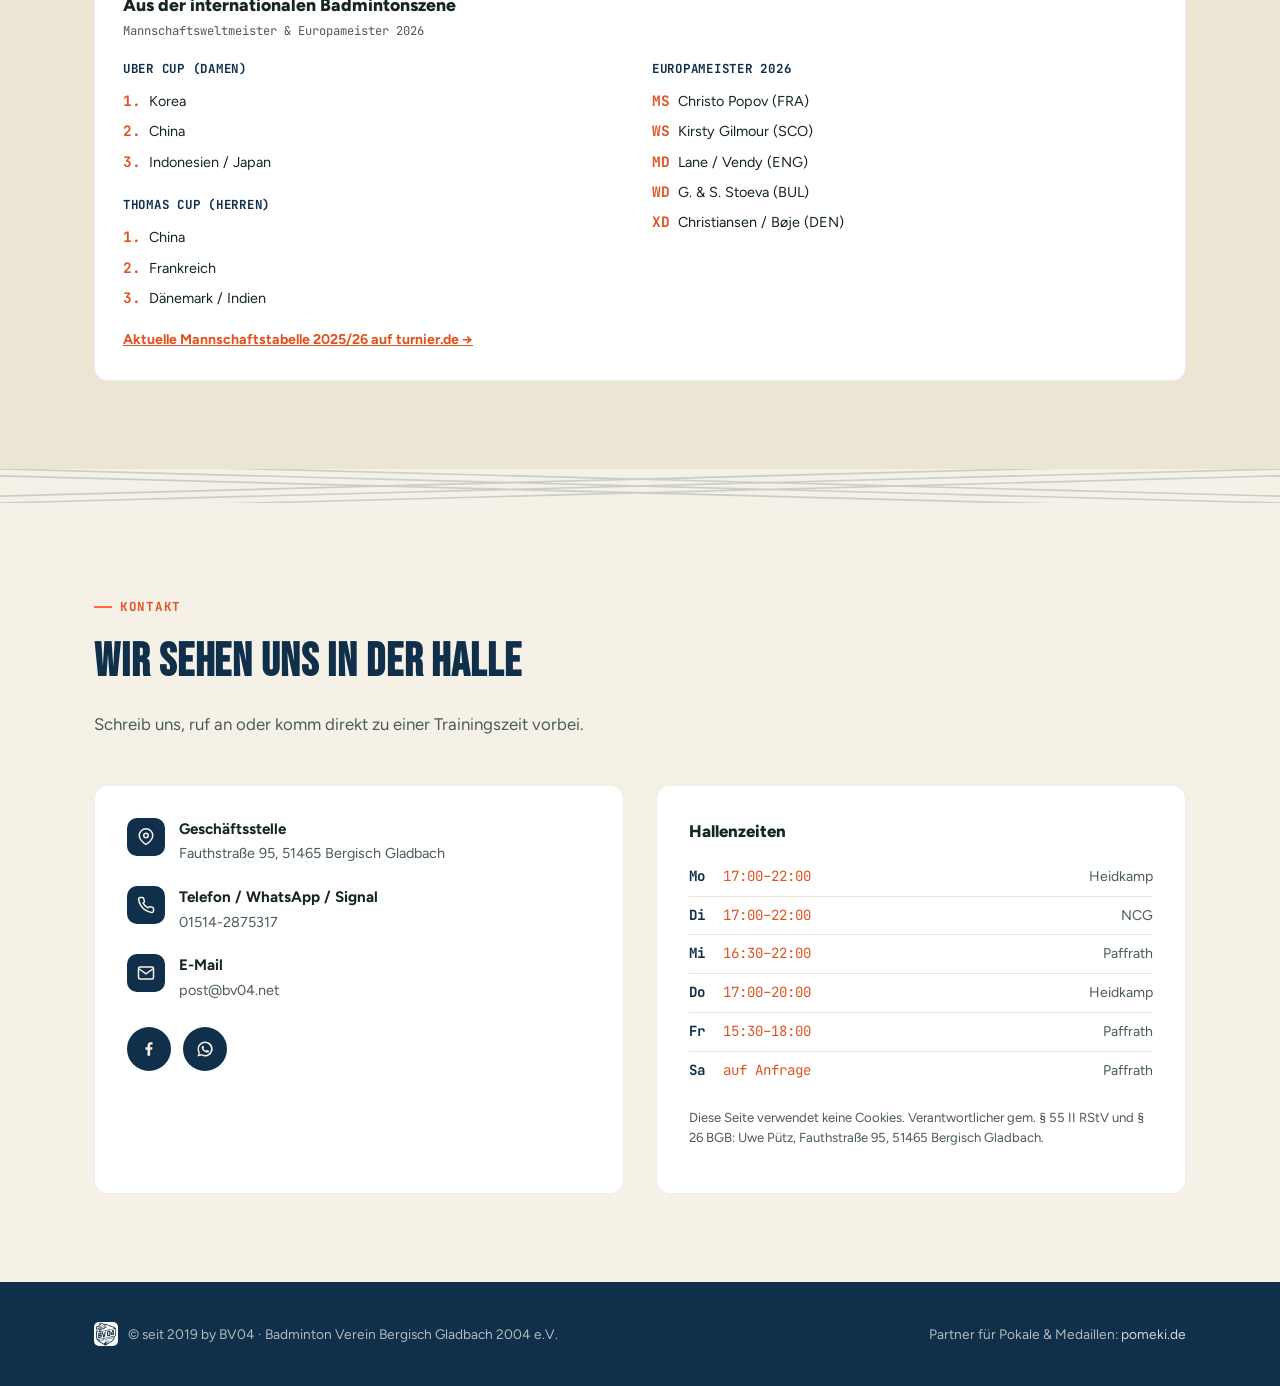
==== commit 9c0134fd: "Aktuelle One-Page-Website übernehmen Ersetzt die mehrseitige Fassung durch die tatsächlich aktuelle " ====
--- a/index.html
+++ b/index.html
@@ -1,40 +1,326 @@
-<!doctype html>
+<!DOCTYPE html>
 <html lang="de">
 <head>
 <meta charset="UTF-8">
-<meta name="viewport" content="width=device-width, initial-scale=1.0, viewport-fit=cover">
-<title>BV04 Bergisch Gladbach</title>
+<meta name="viewport" content="width=device-width, initial-scale=1.0">
+<title>BV04 – Badminton Verein Bergisch Gladbach 2004 e.V.</title>
 <meta name="description" content="Der freundliche Badmintonverein in Bergisch Gladbach. Training für Kinder, Erwachsene und Familien, Wettkampf und Vereinsleben.">
 <link rel="preconnect" href="https://fonts.googleapis.com">
 <link rel="preconnect" href="https://fonts.gstatic.com" crossorigin>
 <link href="https://fonts.googleapis.com/css2?family=Bebas+Neue&family=Figtree:wght@400;500;600;700;800&family=JetBrains+Mono:wght@400;500;700&display=swap" rel="stylesheet">
-<link rel="stylesheet" href="styles.css">
-
+<style>
+  /* ============ TOKENS ============ */
+  :root{
+    --court:      #0f2f4b;   /* Vereins-Navy aus dem BV04-Logo */
+    --court-2:    #1c4870;   /* helleres Navy für Verläufe */
+    --line:       #f7f3e8;   /* Court-Linien / Federweiß */
+    --canvas:     #f5f1e6;   /* warmer Off-White Hintergrund */
+    --canvas-2:   #ece5d3;   /* Karten-Hintergrund, etwas dunkler */
+    --ink:        #14261f;   /* Fließtext auf hell */
+    --ink-soft:   #4b5c53;   /* gedämpfter Text */
+    --shuttle:    #ff6b35;   /* Shuttle-Orange, Haupt-Akzent */
+    --shuttle-dk: #e05320;
+    --gold:       #d9a441;   /* Medaillen-Gold für Wettkampf */
+    --silver:     #b9c2c2;
+    --bronze:     #c07a4a;
+
+    --display: 'Bebas Neue', 'Arial Narrow', sans-serif;
+    --body: 'Figtree', system-ui, sans-serif;
+    --mono: 'JetBrains Mono', 'Courier New', monospace;
+
+    --radius: 14px;
+    --radius-sm: 8px;
+    --maxw: 1140px;
+  }
+
+  *{box-sizing:border-box;}
+  html{scroll-behavior:smooth;}
+  @media (prefers-reduced-motion: reduce){
+    html{scroll-behavior:auto;}
+    *{animation-duration:0.001ms !important; transition-duration:0.001ms !important;}
+  }
+  body{
+    margin:0;
+    font-family:var(--body);
+    color:var(--ink);
+    background:var(--canvas);
+    line-height:1.55;
+  }
+  img{max-width:100%; display:block;}
+  a{color:inherit;}
+  .wrap{max-width:var(--maxw); margin:0 auto; padding:0 24px;}
+  h1,h2,h3{font-family:var(--display); letter-spacing:0.02em; margin:0; text-transform:uppercase;}
+  .eyebrow{
+    font-family:var(--mono); font-size:0.78rem; letter-spacing:0.14em; text-transform:uppercase;
+    color:var(--shuttle-dk); font-weight:700; display:inline-flex; align-items:center; gap:8px;
+  }
+  .eyebrow::before{content:""; width:18px; height:2px; background:var(--shuttle); display:inline-block;}
+  section{padding:88px 0;}
+  .btn{
+    display:inline-flex; align-items:center; gap:8px; font-family:var(--body); font-weight:700;
+    font-size:0.98rem; padding:14px 26px; border-radius:999px; border:2px solid transparent;
+    cursor:pointer; text-decoration:none; transition:transform .15s ease, box-shadow .15s ease;
+  }
+  .btn:hover{transform:translateY(-2px);}
+  .btn:focus-visible{outline:3px solid var(--shuttle); outline-offset:3px;}
+  .btn-primary{background:var(--shuttle); color:var(--line); box-shadow:0 6px 0 var(--shuttle-dk);}
+  .btn-primary:hover{box-shadow:0 8px 0 var(--shuttle-dk);}
+  .btn-ghost{background:transparent; color:var(--line); border-color:rgba(247,243,232,0.5);}
+  .btn-ghost:hover{border-color:var(--line);}
+  .btn-dark{background:var(--court); color:var(--line); box-shadow:0 6px 0 #0b1f18;}
+
+  /* ============ NET DIVIDER (signature element) ============ */
+  .net-divider{
+    width:100%; height:34px; overflow:hidden; line-height:0;
+  }
+  .net-divider svg{width:100%; height:100%; display:block;}
+
+  /* ============ NAV ============ */
+  header{
+    position:sticky; top:0; z-index:50; background:rgba(15,47,75,0.96); backdrop-filter:blur(6px);
+    border-bottom:1px solid rgba(247,243,232,0.12);
+  }
+  .nav{display:flex; align-items:center; justify-content:space-between; padding:14px 24px; max-width:var(--maxw); margin:0 auto;}
+  .brand{display:flex; align-items:center; gap:10px; text-decoration:none; color:var(--line);}
+  .brand-mark{
+    width:44px; height:44px; border-radius:10px; overflow:hidden; flex:none;
+    box-shadow:0 2px 8px rgba(0,0,0,0.25);
+  }
+  .brand-mark img{width:100%; height:100%; object-fit:cover;}
+  nav.links{display:flex; align-items:center; gap:28px;}
+  nav.links a{
+    color:var(--line); text-decoration:none; font-weight:600; font-size:0.94rem; opacity:0.85;
+    position:relative; padding:4px 0;
+  }
+  nav.links a:hover{opacity:1;}
+  nav.links a::after{
+    content:""; position:absolute; left:0; bottom:-2px; width:0; height:2px; background:var(--shuttle);
+    transition:width .2s ease;
+  }
+  nav.links a:hover::after{width:100%;}
+  .nav-cta{display:flex; align-items:center; gap:14px;}
+  .burger{display:none; background:none; border:none; cursor:pointer; padding:8px;}
+  .burger span{display:block; width:24px; height:2px; background:var(--line); margin:5px 0; transition:.2s;}
+  .mobile-cta{display:none;}
+
+  @media (max-width:880px){
+    nav.links{
+      position:fixed; inset:64px 0 0 0; background:var(--court); flex-direction:column;
+      padding:32px 24px; gap:24px; transform:translateX(100%); transition:transform .25s ease;
+      overflow-y:auto;
+    }
+    nav.links.open{transform:translateX(0);}
+    nav.links a{font-size:1.2rem;}
+    .burger{display:block;}
+    .nav-cta .btn-primary{display:none;}
+    .mobile-cta{display:inline-flex; margin-top:8px;}
+  }
+
+  /* ============ HERO ============ */
+  .hero{
+    position:relative; background:radial-gradient(120% 140% at 15% 0%, var(--court-2), var(--court) 60%);
+    color:var(--line); padding:110px 0 90px; overflow:hidden;
+  }
+  .court-lines{
+    position:absolute; inset:0; opacity:0.16; pointer-events:none;
+  }
+  .hero-grid{
+    position:relative; display:grid; grid-template-columns:1.15fr 0.85fr; gap:48px; align-items:center;
+  }
+  .hero h1{font-size:clamp(2.8rem, 6vw, 4.6rem); line-height:0.98; margin-bottom:20px;}
+  .hero h1 .accent{color:var(--shuttle);}
+  .hero p.lead{font-size:1.15rem; max-width:46ch; color:rgba(247,243,232,0.85); margin-bottom:32px;}
+  .hero-actions{display:flex; gap:16px; flex-wrap:wrap;}
+  .hero-stats{display:flex; gap:28px; margin-top:48px; flex-wrap:wrap;}
+  .hero-stat b{display:block; font-family:var(--display); font-size:2.1rem; color:var(--shuttle);}
+  .hero-stat span{font-family:var(--mono); font-size:0.72rem; letter-spacing:0.08em; text-transform:uppercase; color:rgba(247,243,232,0.7);}
+  .hero-visual{position:relative; aspect-ratio:1/1; max-width:340px; margin:0 auto; display:flex; align-items:center; justify-content:center;}
+  .hero-visual::before{
+    content:""; position:absolute; inset:-10%; border-radius:50%;
+    background:radial-gradient(circle, rgba(255,107,53,0.28), transparent 70%);
+    filter:blur(6px); z-index:0;
+  }
+  .hero-badge{
+    position:relative; z-index:1; background:var(--canvas); border-radius:26px; padding:22px;
+    box-shadow:0 30px 60px -20px rgba(0,0,0,0.5); transform:rotate(-3deg); width:82%;
+  }
+  .hero-badge img{width:100%; height:auto; border-radius:10px; display:block;}
+  @media (max-width:880px){
+    .hero-grid{grid-template-columns:1fr;}
+    .hero-visual{max-width:230px;}
+  }
+
+  /* ============ TERMINE STRIP ============ */
+  .termine{background:var(--court); padding:0 0 64px;}
+  .termine .wrap{padding-top:0;}
+  .termine-scroller{
+    display:flex; gap:16px; overflow-x:auto; padding-bottom:8px; scrollbar-width:thin;
+  }
+  .termine-card{
+    flex:0 0 260px; background:rgba(247,243,232,0.06); border:1px solid rgba(247,243,232,0.14);
+    border-radius:var(--radius); padding:20px; color:var(--line);
+  }
+  .termine-card .date{font-family:var(--mono); color:var(--shuttle); font-size:0.82rem; font-weight:700; letter-spacing:0.04em;}
+  .termine-card h4{font-family:var(--body); font-size:1.02rem; font-weight:700; margin:8px 0 6px; text-transform:none;}
+  .termine-card p{font-size:0.88rem; color:rgba(247,243,232,0.75); margin:0;}
+
+  /* ============ SECTION HEADS ============ */
+  .section-head{max-width:640px; margin-bottom:48px;}
+  .section-head h2{font-size:clamp(2.1rem,4vw,2.9rem); margin-top:10px; color:var(--court);}
+  .section-head p{color:var(--ink-soft); font-size:1.05rem; margin-top:12px;}
+
+  /* ============ EINSTIEG GRID ============ */
+  .tiles{display:grid; grid-template-columns:repeat(3,1fr); gap:20px;}
+  @media (max-width:880px){.tiles{grid-template-columns:repeat(2,1fr);}}
+  @media (max-width:560px){.tiles{grid-template-columns:1fr;}}
+  .tile{
+    background:#fff; border-radius:var(--radius); padding:26px; border:1px solid rgba(15,47,75,0.08);
+    transition:transform .18s ease, box-shadow .18s ease;
+  }
+  .tile:hover{transform:translateY(-4px); box-shadow:0 14px 30px -14px rgba(15,47,75,0.35);}
+  .tile .icon{
+    width:46px; height:46px; border-radius:12px; background:var(--court); color:var(--line);
+    display:flex; align-items:center; justify-content:center; margin-bottom:16px;
+  }
+  .tile h3{font-family:var(--body); font-size:1.08rem; font-weight:800; text-transform:none; letter-spacing:0; margin-bottom:6px;}
+  .tile p{font-size:0.92rem; color:var(--ink-soft); margin:0;}
+
+  /* ============ SPORTANGEBOT ============ */
+  .angebot-tabs{display:flex; gap:10px; flex-wrap:wrap; margin-bottom:28px;}
+  .tab-btn{
+    font-family:var(--mono); font-size:0.82rem; font-weight:700; text-transform:uppercase; letter-spacing:0.06em;
+    padding:10px 18px; border-radius:999px; border:2px solid var(--court); background:transparent;
+    color:var(--court); cursor:pointer; transition:.15s;
+  }
+  .tab-btn.active, .tab-btn:hover{background:var(--court); color:var(--line);}
+  .tab-btn:focus-visible{outline:3px solid var(--shuttle); outline-offset:2px;}
+  .schedule{display:none;}
+  .schedule.active{display:block;}
+  .schedule-table{width:100%; border-collapse:collapse; background:#fff; border-radius:var(--radius); overflow:hidden; box-shadow:0 1px 0 rgba(15,47,75,0.08);}
+  .schedule-table th{
+    font-family:var(--mono); font-size:0.72rem; text-transform:uppercase; letter-spacing:0.08em;
+    background:var(--court); color:var(--line); text-align:left; padding:14px 18px;
+  }
+  .schedule-table td{padding:16px 18px; border-bottom:1px solid var(--canvas-2); font-size:0.94rem;}
+  .schedule-table tr:last-child td{border-bottom:none;}
+  .schedule-table td.day{font-weight:800; color:var(--court); white-space:nowrap;}
+  .schedule-table td.time{font-family:var(--mono); font-weight:700; color:var(--shuttle-dk); white-space:nowrap;}
+  .schedule-note{font-size:0.88rem; color:var(--ink-soft); margin-top:16px;}
+
+  /* ============ MITGLIEDSCHAFT / PRICING ============ */
+  .pricing-wrap{background:var(--court); border-radius:20px; padding:44px; color:var(--line);}
+  .pricing-table{width:100%; border-collapse:collapse; font-family:var(--mono);}
+  .pricing-table th{
+    text-align:left; font-size:0.72rem; text-transform:uppercase; letter-spacing:0.08em;
+    color:var(--shuttle); padding:0 14px 14px; border-bottom:1px solid rgba(247,243,232,0.2); font-weight:700;
+  }
+  .pricing-table td{padding:16px 14px; border-bottom:1px solid rgba(247,243,232,0.1); font-size:0.94rem;}
+  .pricing-table tr:hover td{background:rgba(247,243,232,0.04);}
+  .pricing-table td.plan{font-family:var(--body); font-weight:700; font-size:1rem;}
+  .pricing-table td.price{color:var(--shuttle); font-weight:700;}
+  .pricing-foot{display:flex; justify-content:space-between; align-items:center; margin-top:28px; flex-wrap:wrap; gap:16px;}
+  .pricing-foot p{font-size:0.85rem; color:rgba(247,243,232,0.7); max-width:52ch; margin:0; font-family:var(--body);}
+  .downloads{display:flex; gap:10px; flex-wrap:wrap; margin-top:36px;}
+  .dl-btn{
+    display:flex; align-items:center; gap:8px; background:rgba(247,243,232,0.08); border:1px solid rgba(247,243,232,0.2);
+    color:var(--line); text-decoration:none; padding:10px 16px; border-radius:999px; font-size:0.85rem; font-weight:600;
+    transition:.15s;
+  }
+  .dl-btn:hover{background:rgba(247,243,232,0.18);}
+
+  /* ============ WETTKAMPF / LEADERBOARD ============ */
+  .wk-grid{display:grid; grid-template-columns:1fr 1fr; gap:24px;}
+  @media (max-width:880px){.wk-grid{grid-template-columns:1fr;}}
+  .card{background:#fff; border-radius:var(--radius); padding:28px; border:1px solid rgba(15,47,75,0.08);}
+  .card h3{font-family:var(--body); text-transform:none; letter-spacing:0; font-size:1.1rem; font-weight:800; margin-bottom:4px;}
+  .card .card-sub{font-family:var(--mono); font-size:0.76rem; color:var(--ink-soft); margin-bottom:18px; display:block;}
+  .rank-row{display:flex; align-items:center; gap:14px; padding:9px 0; border-bottom:1px solid var(--canvas-2);}
+  .rank-row:last-child{border-bottom:none;}
+  .rank-badge{
+    width:28px; height:28px; border-radius:50%; display:flex; align-items:center; justify-content:center;
+    font-family:var(--mono); font-weight:700; font-size:0.82rem; flex:none; background:var(--canvas-2); color:var(--ink-soft);
+  }
+  .rank-row:nth-child(1) .rank-badge{background:var(--gold); color:#3a2a02;}
+  .rank-row:nth-child(2) .rank-badge{background:var(--silver); color:#2b2f2f;}
+  .rank-row:nth-child(3) .rank-badge{background:var(--bronze); color:#fff;}
+  .rank-name{flex:1; font-weight:600; font-size:0.94rem;}
+  .rank-val{font-family:var(--mono); font-size:0.84rem; color:var(--shuttle-dk); font-weight:700;}
+  .hours-bar-wrap{flex:1; height:8px; background:var(--canvas-2); border-radius:99px; overflow:hidden;}
+  .hours-bar{height:100%; background:linear-gradient(90deg, var(--shuttle), var(--gold)); border-radius:99px;}
+
+  .intl-group{margin-bottom:18px;}
+  .intl-group:last-child{margin-bottom:0;}
+  .intl-title{font-family:var(--mono); font-size:0.78rem; text-transform:uppercase; letter-spacing:0.06em; color:var(--court); font-weight:700; margin-bottom:8px; display:block;}
+  .intl-list{list-style:none; margin:0; padding:0; font-size:0.9rem;}
+  .intl-list li{padding:4px 0; display:flex; gap:8px;}
+  .intl-list li b{font-family:var(--mono); color:var(--shuttle-dk); min-width:2ch;}
+
+  /* ============ KONTAKT ============ */
+  .kontakt{background:var(--canvas-2);}
+  .kontakt-grid{display:grid; grid-template-columns:1fr 1fr; gap:32px;}
+  @media (max-width:880px){.kontakt-grid{grid-template-columns:1fr;}}
+  .kontakt-card{background:#fff; border-radius:var(--radius); padding:32px; border:1px solid rgba(15,47,75,0.08);}
+  .kontakt-item{display:flex; gap:14px; margin-bottom:20px;}
+  .kontakt-item:last-child{margin-bottom:0;}
+  .kontakt-item .ic{
+    width:38px; height:38px; border-radius:10px; background:var(--court); color:var(--line); flex:none;
+    display:flex; align-items:center; justify-content:center;
+  }
+  .kontakt-item b{display:block; font-size:0.95rem;}
+  .kontakt-item span, .kontakt-item a{font-size:0.9rem; color:var(--ink-soft); text-decoration:none;}
+  .kontakt-item a:hover{color:var(--shuttle-dk);}
+  .hallen-table{width:100%; border-collapse:collapse; font-size:0.88rem;}
+  .hallen-table td{padding:8px 0; border-bottom:1px solid var(--canvas-2);}
+  .hallen-table tr:last-child td{border-bottom:none;}
+  .hallen-table td.d{font-family:var(--mono); font-weight:700; color:var(--court); width:2.4em;}
+  .hallen-table td.t{font-family:var(--mono); color:var(--shuttle-dk);}
+  .hallen-table td.h{color:var(--ink-soft); text-align:right;}
+  .social-row{display:flex; gap:12px; margin-top:24px;}
+  .social-btn{
+    width:44px; height:44px; border-radius:50%; background:var(--court); color:var(--line);
+    display:flex; align-items:center; justify-content:center; text-decoration:none; transition:.15s;
+  }
+  .social-btn:hover{background:var(--shuttle);}
+
+  /* ============ FOOTER ============ */
+  footer{background:var(--court); color:rgba(247,243,232,0.7); padding:40px 0; font-size:0.86rem;}
+  .footer-row{display:flex; justify-content:space-between; align-items:center; flex-wrap:wrap; gap:12px;}
+  .footer-brand{display:inline-flex; align-items:center; gap:10px;}
+  .footer-brand img{border-radius:5px; flex:none;}
+  footer a{color:rgba(247,243,232,0.85); text-decoration:none;}
+  footer a:hover{color:var(--shuttle);}
+
+
+</style>
 </head>
 <body>
-<header class="site-header">
+
+<header>
   <div class="nav">
-    <a href="index.html" class="brand">
-      <span class="brand-mark"><img src="assets/logo-small.png" alt="BV04 Vereinslogo" width="44" height="44"></span>
+    <a href="#top" class="brand">
+      <span class="brand-mark"><img src="[data-uri]" alt="BV04 Vereinslogo" width="44" height="44"></span>
     </a>
     <nav class="links" id="navLinks">
-      <a href="verein.html" class="">Verein</a>
-      <a href="sportangebot.html" class="">Sportangebot</a>
-      <a href="mitgliedschaft.html" class="">Mitgliedschaft</a>
-      <a href="wettkampf.html" class="">Wettkampf &amp; News</a>
-      <a href="kontakt.html" class="">Kontakt</a>
-      <a href="mitgliedschaft.html" class="btn btn-primary mobile-cta">Kostenlos testen</a>
+      <a href="#verein">Verein</a>
+      <a href="#sportangebot">Sportangebot</a>
+      <a href="#mitgliedschaft">Mitgliedschaft</a>
+      <a href="#wettkampf">Wettkampf &amp; News</a>
+      <a href="#kontakt">Kontakt</a>
+      <a href="#kontakt" class="btn btn-primary mobile-cta">Kostenlos testen</a>
     </nav>
     <div class="nav-cta">
-      <a href="mitgliedschaft.html" class="btn btn-primary">Kostenlos testen</a>
+      <a href="#kontakt" class="btn btn-primary">Kostenlos testen</a>
       <button class="burger" id="burgerBtn" aria-label="Menü öffnen" aria-expanded="false" aria-controls="navLinks">
         <span></span><span></span><span></span>
       </button>
     </div>
   </div>
 </header>
-<main>
-<section class="hero">
+
+<main id="top">
+
+  <!-- ============ HERO ============ -->
+  <section class="hero">
     <svg class="court-lines" viewBox="0 0 1200 700" preserveAspectRatio="xMidYMid slice" xmlns="http://www.w3.org/2000/svg">
       <rect x="60" y="40" width="1080" height="620" fill="none" stroke="#f7f3e8" stroke-width="3"/>
       <line x1="60" y1="350" x2="1140" y2="350" stroke="#f7f3e8" stroke-width="3"/>
@@ -46,39 +332,47 @@
     </svg>
     <div class="wrap hero-grid">
       <div>
-        <span class="eyebrow on-dark">Badminton Verein Bergisch Gladbach 2004 e.V.</span>
+        <span class="eyebrow" style="color:var(--shuttle);">Badminton Verein Bergisch Gladbach 2004 e.V.</span>
         <h1>Der<br><span class="accent">freundliche</span><br>Badmintonverein</h1>
-        <p class="lead">Ob erster Aufschlag oder Wettkampfroutine: Bei BV04 spielst Du Badminton in einer Halle, die sich wie Zuhause anfühlt. Kinder, Erwachsene und Familien &ndash; jede:r findet seine Trainingszeit.</p>
+        <p class="lead">Ob erster Aufschlag oder Wettkampfroutine: Bei BV04 spielst Du Badminton in einer Halle, die sich wie Zuhause anfühlt. Kinder, Erwachsene und Familien – jede:r findet seine Trainingszeit.</p>
         <div class="hero-actions">
-          <a href="mitgliedschaft.html" class="btn btn-primary">Kostenlos ausprobieren</a>
-          <a href="sportangebot.html" class="btn btn-ghost">Trainingszeiten ansehen</a>
+          <a href="#kontakt" class="btn btn-primary">Kostenlos ausprobieren</a>
+          <a href="#sportangebot" class="btn btn-ghost">Trainingszeiten ansehen</a>
         </div>
         <div class="hero-stats">
-          <div class="hero-stat"><b>5&times;</b><span>Training pro Woche</span></div>
+          <div class="hero-stat"><b>5×</b><span>Training pro Woche</span></div>
           <div class="hero-stat"><b>3</b><span>Hallen in BGL</span></div>
-          <div class="hero-stat"><b>19 &euro;</b><span>Ab mtl. f&uuml;r Erwachsene</span></div>
+          <div class="hero-stat"><b>19 €</b><span>Ab mtl. für Erwachsene</span></div>
         </div>
       </div>
       <div class="hero-visual">
         <div class="hero-badge">
-          <img src="assets/logo-large.png" alt="BV04 &ndash; Badminton Verein Bergisch Gladbach 2004 e.V." width="100%" height="100%">
+          <img src="[data-uri]" alt="BV04 – Badminton Verein Bergisch Gladbach 2004 e.V." width="100%" height="100%">
         </div>
       </div>
     </div>
   </section>
-  <div class="net-divider" style="background:var(--court);" aria-hidden="true"><svg viewBox="0 0 400 20" preserveAspectRatio="none"><g stroke="#f7f3e8" stroke-width="1" opacity="0.35"><path d="M0,0 L400,20 M0,4 L400,24 M0,-4 L400,16 M400,0 L0,20 M400,4 L0,24 M400,-4 L0,16" /></g></svg></div>
+
+  <!-- ============ NET DIVIDER ============ -->
+  <div class="net-divider" style="background:var(--court);" aria-hidden="true">
+    <svg viewBox="0 0 400 20" preserveAspectRatio="none"><g stroke="#f7f3e8" stroke-width="1" opacity="0.35">
+      <path d="M0,0 L400,20 M0,4 L400,24 M0,-4 L400,16 M400,0 L0,20 M400,4 L0,24 M400,-4 L0,16" />
+    </g></svg>
+  </div>
+
+  <!-- ============ TERMINE ============ -->
   <section class="termine">
     <div class="wrap">
       <div class="termine-scroller">
         <div class="termine-card">
-          <span class="date">10.8.&ndash;1.9.</span>
-          <h4>Sommerferien, 2. H&auml;lfte</h4>
-          <p>Hallen nur eingeschr&auml;nkt Mo, Mi, Do ge&ouml;ffnet. Tage der offenen T&uuml;r in dieser Zeit m&ouml;glich.</p>
+          <span class="date">10.8.–1.9.</span>
+          <h4>Sommerferien, 2. Hälfte</h4>
+          <p>Hallen nur eingeschränkt Mo, Mi, Do geöffnet. Tage der offenen Tür in dieser Zeit möglich.</p>
         </div>
         <div class="termine-card">
-          <span class="date">17.&ndash;21.8.</span>
+          <span class="date">17.–21.8.</span>
           <h4>Intensivwoche</h4>
-          <p>Mo&ndash;Fr jeweils 9:00&ndash;12:00 und 14:00&ndash;17:00 Uhr, 5. Woche der Sommerferien.</p>
+          <p>Mo–Fr jeweils 9:00–12:00 und 14:00–17:00 Uhr, 5. Woche der Sommerferien.</p>
         </div>
         <div class="termine-card">
           <span class="date">12.9. u.a.</span>
@@ -92,66 +386,311 @@
         </div>
         <div class="termine-card">
           <span class="date">3.12.</span>
-          <h4>K&uuml;ndigungsfrist</h4>
-          <p>Letzter Termin f&uuml;r die K&uuml;ndigung zum Ende des 2. Halbjahrs 2026.</p>
+          <h4>Kündigungsfrist</h4>
+          <p>Letzter Termin für die Kündigung zum Ende des 2. Halbjahrs 2026.</p>
         </div>
       </div>
     </div>
   </section>
-  <div class="net-divider" style="background:var(--canvas);" aria-hidden="true"><svg viewBox="0 0 400 20" preserveAspectRatio="none"><g stroke="var(--court)" stroke-width="1" opacity="0.18"><path d="M0,0 L400,20 M0,4 L400,24 M0,-4 L400,16 M400,0 L0,20 M400,4 L0,24 M400,-4 L0,16" /></g></svg></div>
-  <section id="bereiche">
+
+  <!-- ============ VEREIN / EINSTIEG ============ -->
+  <section id="verein">
     <div class="wrap">
-      <div class="section-head">
-        <span class="eyebrow">Alles auf einen Blick</span>
-        <h2>W&auml;hle Deinen Bereich</h2>
-        <p>Von den ersten Schritten bis zum Wettkampf &ndash; hier findest Du alles rund um BV04.</p>
-      </div>
-      <div class="nav-cards">
-        <a class="nav-card" href="verein.html">
+      <div class="section-head reveal">
+        <span class="eyebrow">Einstieg</span>
+        <h2>So lernst Du uns kennen</h2>
+        <p>Kein Vertrag, keine Vorkenntnisse nötig. Komm einfach zu einer Trainingszeit vorbei und spiel mit.</p>
+      </div>
+      <div class="tiles">
+        <div class="tile reveal">
+          <div class="icon"><svg width="22" height="22" viewBox="0 0 24 24" fill="none" stroke="currentColor" stroke-width="2"><circle cx="12" cy="12" r="9"/><path d="M9 12l2 2 4-4"/></svg></div>
+          <h3>Kostenlos ausprobieren</h3>
+          <p>Ein paar Mal unverbindlich mittrainieren, bevor Du Dich entscheidest.</p>
+        </div>
+        <div class="tile reveal">
           <div class="icon"><svg width="22" height="22" viewBox="0 0 24 24" fill="none" stroke="currentColor" stroke-width="2"><path d="M12 21s-7-4.5-9.5-9A5.5 5.5 0 0112 5a5.5 5.5 0 019.5 7c-2.5 4.5-9.5 9-9.5 9z"/></svg></div>
-          <h3>Verein</h3>
-          <p>Kein Vertrag, keine Vorkenntnisse n&ouml;tig &ndash; probiere kostenlos aus.</p>
-          <span class="go">Mehr erfahren &rarr;</span>
-        </a>
-        <a class="nav-card" href="sportangebot.html">
+          <h3>Spaß &amp; Gesundheit</h3>
+          <p>Bewegung ohne Leistungsdruck – für alle, die einfach spielen wollen.</p>
+        </div>
+        <div class="tile reveal">
           <div class="icon"><svg width="22" height="22" viewBox="0 0 24 24" fill="none" stroke="currentColor" stroke-width="2"><path d="M4 19V5M4 5l8 4-8 4M20 19V9M20 9l-6 3"/></svg></div>
-          <h3>Sportangebot</h3>
-          <p>Trainingszeiten f&uuml;r Kinder, Erwachsene und Familien.</p>
-          <span class="go">Mehr erfahren &rarr;</span>
-        </a>
-        <a class="nav-card" href="mitgliedschaft.html">
-          <div class="icon"><svg width="22" height="22" viewBox="0 0 24 24" fill="none" stroke="currentColor" stroke-width="2"><circle cx="12" cy="12" r="9"/><path d="M9 12l2 2 4-4"/></svg></div>
-          <h3>Mitgliedschaft</h3>
-          <p>Beitr&auml;ge, Anmeldung, Satzung und Downloads auf einen Blick.</p>
-          <span class="go">Mehr erfahren &rarr;</span>
-        </a>
-        <a class="nav-card" href="wettkampf.html">
+          <h3>Training</h3>
+          <p>Strukturierte Einheiten für Kinder und Erwachsene, mit und ohne Trainer.</p>
+        </div>
+        <div class="tile reveal">
+          <div class="icon"><svg width="22" height="22" viewBox="0 0 24 24" fill="none" stroke="currentColor" stroke-width="2"><rect x="3" y="3" width="18" height="18" rx="2"/><path d="M3 12h18M12 3v18"/></svg></div>
+          <h3>Freies Spiel</h3>
+          <p>Zu allen Trainingszeiten kannst Du als Erwachsene:r frei spielen.</p>
+        </div>
+        <div class="tile reveal">
           <div class="icon"><svg width="22" height="22" viewBox="0 0 24 24" fill="none" stroke="currentColor" stroke-width="2"><path d="M8 21l4-4 4 4M12 3v14M5 8l7-5 7 5"/></svg></div>
-          <h3>Wettkampf &amp; News</h3>
-          <p>Vereinsmeisterschaft, Ranglisten und aktuelle Ergebnisse.</p>
-          <span class="go">Mehr erfahren &rarr;</span>
-        </a>
-        <a class="nav-card" href="kontakt.html">
-          <div class="icon"><svg width="22" height="22" viewBox="0 0 24 24" fill="none" stroke="currentColor" stroke-width="2"><path d="M21 10c0 6-9 12-9 12S3 16 3 10a9 9 0 0118 0z"/><circle cx="12" cy="10" r="3"/></svg></div>
-          <h3>Kontakt</h3>
-          <p>Halle, Telefon, E-Mail &ndash; wir sind f&uuml;r Dich da.</p>
-          <span class="go">Mehr erfahren &rarr;</span>
-        </a>
+          <h3>Wettkämpfe &amp; Turniere</h3>
+          <p>Ranglisten- und Spaßturniere sowie Individual- und Mannschaftsmeisterschaften.</p>
+        </div>
+        <div class="tile reveal">
+          <div class="icon"><svg width="22" height="22" viewBox="0 0 24 24" fill="none" stroke="currentColor" stroke-width="2"><circle cx="9" cy="7" r="3"/><circle cx="17" cy="8" r="2.4"/><path d="M2 21v-1a6 6 0 0112 0v1M14 21v-.5a4.5 4.5 0 018 0V21"/></svg></div>
+          <h3>Familientreff</h3>
+          <p>Eltern und Kinder spielen oder trainieren montags und donnerstags gemeinsam.</p>
+        </div>
       </div>
     </div>
   </section>
+
+  <div class="net-divider" style="background:var(--canvas);" aria-hidden="true">
+    <svg viewBox="0 0 400 20" preserveAspectRatio="none"><g stroke="var(--court)" stroke-width="1" opacity="0.18">
+      <path d="M0,0 L400,20 M0,4 L400,24 M0,-4 L400,16 M400,0 L0,20 M400,4 L0,24 M400,-4 L0,16" />
+    </g></svg>
+  </div>
+
+  <!-- ============ SPORTANGEBOT ============ -->
+  <section id="sportangebot" style="background:var(--canvas-2);">
+    <div class="wrap">
+      <div class="section-head reveal">
+        <span class="eyebrow">Sportangebot</span>
+        <h2>Wer, wo, wann</h2>
+        <p>Gültig ab 1.1.25. Die Altersangaben sind grobe Anhaltspunkte – durch Freundschaften und Gruppengrößen variiert die Zusammensetzung.</p>
+      </div>
+
+      <div class="angebot-tabs" role="tablist" aria-label="Trainingsgruppen">
+        <button class="tab-btn active" data-target="kinder" role="tab" aria-selected="true">Kinder</button>
+        <button class="tab-btn" data-target="erwachsene" role="tab" aria-selected="false">Erwachsene</button>
+        <button class="tab-btn" data-target="familie" role="tab" aria-selected="false">Familie</button>
+      </div>
+
+      <div class="schedule active" id="kinder">
+        <table class="schedule-table">
+          <thead><tr><th>Tag</th><th>Uhrzeit</th><th>Halle</th></tr></thead>
+          <tbody>
+            <tr><td class="day">Montag + Donnerstag</td><td class="time">17:00–18:30</td><td>Sporthalle kaufmännische Berufsschule Heidkamp, Feldstraße</td></tr>
+            <tr><td class="day">Dienstag</td><td class="time">17:00–18:30 · ab 15 J. 18:30–20:00</td><td>Turnhalle 2, Nicolaus-Cusanus-Gymnasium, Langemarckweg</td></tr>
+            <tr><td class="day">Mittwoch</td><td class="time">16:30–18:15 · ab 15 J. 18:15–20:00</td><td>Turnhalle Grundschule Paffrath, Paffrather Straße</td></tr>
+            <tr><td class="day">Freitag</td><td class="time">15:30–17:00 · ab 15 J. 16:30–18:00</td><td>Turnhalle Grundschule Paffrath, Paffrather Straße</td></tr>
+          </tbody>
+        </table>
+        <p class="schedule-note">Kinder können bis zu 5× pro Woche trainieren. Montags und donnerstags ist die Gruppe altersgemischt und dadurch kleiner und persönlicher.</p>
+      </div>
+
+      <div class="schedule" id="erwachsene">
+        <table class="schedule-table">
+          <thead><tr><th>Tag</th><th>Uhrzeit</th><th>Halle</th></tr></thead>
+          <tbody>
+            <tr><td class="day">Montag + Donnerstag</td><td class="time">18:30–20:00</td><td>Sporthalle kaufmännische Berufsschule Heidkamp, Feldstraße</td></tr>
+            <tr><td class="day">Dienstag</td><td class="time">20:00–22:00</td><td>Turnhalle 2, Nicolaus-Cusanus-Gymnasium, Langemarckweg</td></tr>
+          </tbody>
+        </table>
+        <p class="schedule-note">Festes Training z. Zt. mittwochs. Montags, dienstags und donnerstags Training mit Trainer auf Anfrage. Freies Spiel ist zu allen Trainingszeiten möglich.</p>
+      </div>
+
+      <div class="schedule" id="familie">
+        <table class="schedule-table">
+          <thead><tr><th>Tag</th><th>Uhrzeit</th><th>Halle</th></tr></thead>
+          <tbody>
+            <tr><td class="day">Montag + Donnerstag</td><td class="time">17:00–20:00</td><td>Sporthalle kaufmännische Berufsschule Heidkamp, Feldstraße</td></tr>
+          </tbody>
+        </table>
+        <p class="schedule-note">Eltern spielen oder trainieren gemeinsam mit ihren Kindern – frei oder mit Anleitung.</p>
+      </div>
+    </div>
+  </section>
+
+  <!-- ============ MITGLIEDSCHAFT ============ -->
+  <section id="mitgliedschaft">
+    <div class="wrap">
+      <div class="section-head reveal">
+        <span class="eyebrow">Mitgliedschaft</span>
+        <h2>Beitrag &amp; Anmeldung</h2>
+        <p>Die Mitgliedschaft kann jederzeit beginnen; der Beitrag wird anteilig bis Halbjahresende berechnet. Kündigung ist zum 30.06. bzw. 31.12., jeweils 4 Wochen vorher, formlos per E-Mail oder Brief.</p>
+      </div>
+
+      <div class="pricing-wrap reveal">
+        <table class="pricing-table">
+          <thead><tr><th>Mitgliedschaft</th><th>Beitrag / Monat</th><th>Aufnahmegebühr</th></tr></thead>
+          <tbody>
+            <tr><td class="plan">Jugend Einzel</td><td class="price">17,– €</td><td>17,– €</td></tr>
+            <tr><td class="plan">Erwachsene Einzel</td><td class="price">19,– €</td><td>19,– €</td></tr>
+            <tr><td class="plan">Familie gemeinsam</td><td class="price">34,– €</td><td>34,– €</td></tr>
+            <tr><td class="plan">Studierende (Studienplatz außerhalb Region Köln)</td><td class="price">7,– €</td><td>7,– €</td></tr>
+            <tr><td class="plan">Firmen, pro Arbeitnehmer</td><td class="price">12,– €</td><td>12,– €</td></tr>
+            <tr><td class="plan">Kursteilnehmer:innen</td><td class="price">nur Kursgebühr</td><td>–</td></tr>
+          </tbody>
+        </table>
+        <div class="pricing-foot">
+          <p>Für Kursteilnehmer:innen endet die Mitgliedschaft automatisch mit der letzten Einheit des gebuchten Kurses.</p>
+          <a href="#kontakt" class="btn btn-primary">Jetzt Mitglied werden</a>
+        </div>
+        <div class="downloads">
+          <a class="dl-btn" href="https://www.bv04.net/docs/bv04_aufnahme.pdf">↓ Aufnahmeantrag (PDF)</a>
+          <a class="dl-btn" href="https://www.bv04.net/docs/bv04_aufnahme.doc">↓ Aufnahmeantrag (Word)</a>
+          <a class="dl-btn" href="https://www.bv04.net/docs/bv04_nmi.pdf">↓ Neumitgliederinfo</a>
+          <a class="dl-btn" href="https://www.bv04.net/docs/bv04_satzung.pdf">↓ Satzung</a>
+          <a class="dl-btn" href="https://www.bv04.net/docs/bv04_go.pdf">↓ Geschäftsordnung</a>
+          <a class="dl-btn" href="https://www.bv04.net/docs/bv04_fo.pdf">↓ Finanzordnung</a>
+        </div>
+      </div>
+    </div>
+  </section>
+
+  <div class="net-divider" style="background:var(--canvas-2);" aria-hidden="true">
+    <svg viewBox="0 0 400 20" preserveAspectRatio="none"><g stroke="var(--court)" stroke-width="1" opacity="0.18">
+      <path d="M0,0 L400,20 M0,4 L400,24 M0,-4 L400,16 M400,0 L0,20 M400,4 L0,24 M400,-4 L0,16" />
+    </g></svg>
+  </div>
+
+  <!-- ============ WETTKAMPF & NEWS ============ -->
+  <section id="wettkampf" style="background:var(--canvas-2);">
+    <div class="wrap">
+      <div class="section-head reveal">
+        <span class="eyebrow">Wettkampf &amp; News</span>
+        <h2>Ergebnisse &amp; Aktuelles</h2>
+        <p>Von der Vereinsmeisterschaft bis zur Weltspitze – hier siehst Du, wer gerade vorne mitspielt.</p>
+      </div>
+
+      <div class="wk-grid">
+        <div class="card reveal">
+          <h3>Vereinsmeisterschaft</h3>
+          <span class="card-sub">Ergebnisse vom So., 14.6.26</span>
+          <span class="intl-title">Offene Klasse</span>
+          <div class="rank-row"><div class="rank-badge">1</div><div class="rank-name">Uwe</div></div>
+          <div class="rank-row"><div class="rank-badge">2</div><div class="rank-name">Sriman</div></div>
+          <div class="rank-row"><div class="rank-badge">3</div><div class="rank-name">Fabius</div></div>
+          <div class="rank-row"><div class="rank-badge">4</div><div class="rank-name">Micha</div></div>
+          <div class="rank-row"><div class="rank-badge">5</div><div class="rank-name">Christian</div></div>
+          <span class="intl-title" style="margin-top:16px;">Jugend / Schüler</span>
+          <div class="rank-row"><div class="rank-badge">1</div><div class="rank-name">Lisa</div></div>
+          <div class="rank-row"><div class="rank-badge">2</div><div class="rank-name">Oskar</div></div>
+          <div class="rank-row"><div class="rank-badge">3</div><div class="rank-name">Amadeus</div></div>
+        </div>
+
+        <div class="card reveal">
+          <h3>Die fleißigsten Spieler 2026</h3>
+          <span class="card-sub">Stand: Fr., 17.7.26, 18:00 Uhr</span>
+          <div class="rank-row"><div class="rank-badge">1</div><div class="rank-name">Julia</div><div class="hours-bar-wrap"><div class="hours-bar" style="width:100%"></div></div><div class="rank-val">253:07 h</div></div>
+          <div class="rank-row"><div class="rank-badge">2</div><div class="rank-name">Sriman</div><div class="hours-bar-wrap"><div class="hours-bar" style="width:81%"></div></div><div class="rank-val">204:09 h</div></div>
+          <div class="rank-row"><div class="rank-badge">3</div><div class="rank-name">Lisa</div><div class="hours-bar-wrap"><div class="hours-bar" style="width:67%"></div></div><div class="rank-val">168:55 h</div></div>
+          <div class="rank-row"><div class="rank-badge">4</div><div class="rank-name">Fabius</div><div class="hours-bar-wrap"><div class="hours-bar" style="width:61%"></div></div><div class="rank-val">154:48 h</div></div>
+          <div class="rank-row"><div class="rank-badge">5</div><div class="rank-name">Amadeus</div><div class="hours-bar-wrap"><div class="hours-bar" style="width:60%"></div></div><div class="rank-val">150:56 h</div></div>
+        </div>
+      </div>
+
+      <div class="card reveal" style="margin-top:24px;">
+        <h3>Aus der internationalen Badmintonszene</h3>
+        <span class="card-sub">Mannschaftsweltmeister &amp; Europameister 2026</span>
+        <div class="wk-grid" style="margin-top:6px;">
+          <div>
+            <div class="intl-group">
+              <span class="intl-title">Uber Cup (Damen)</span>
+              <ul class="intl-list"><li><b>1.</b> Korea</li><li><b>2.</b> China</li><li><b>3.</b> Indonesien / Japan</li></ul>
+            </div>
+            <div class="intl-group">
+              <span class="intl-title">Thomas Cup (Herren)</span>
+              <ul class="intl-list"><li><b>1.</b> China</li><li><b>2.</b> Frankreich</li><li><b>3.</b> Dänemark / Indien</li></ul>
+            </div>
+          </div>
+          <div>
+            <div class="intl-group">
+              <span class="intl-title">Europameister 2026</span>
+              <ul class="intl-list">
+                <li><b>MS</b> Christo Popov (FRA)</li>
+                <li><b>WS</b> Kirsty Gilmour (SCO)</li>
+                <li><b>MD</b> Lane / Vendy (ENG)</li>
+                <li><b>WD</b> G. &amp; S. Stoeva (BUL)</li>
+                <li><b>XD</b> Christiansen / Bøje (DEN)</li>
+              </ul>
+            </div>
+          </div>
+        </div>
+        <a href="https://dbv.turnier.de/sport/league/draw?id=925D6245-1FA1-496D-9810-1439487E5801&draw=189" style="display:inline-block; margin-top:16px; font-size:0.88rem; font-weight:700; color:var(--shuttle-dk); text-decoration:underline;">Aktuelle Mannschaftstabelle 2025/26 auf turnier.de →</a>
+      </div>
+    </div>
+  </section>
+
+  <div class="net-divider" style="background:var(--canvas);" aria-hidden="true">
+    <svg viewBox="0 0 400 20" preserveAspectRatio="none"><g stroke="var(--court)" stroke-width="1" opacity="0.18">
+      <path d="M0,0 L400,20 M0,4 L400,24 M0,-4 L400,16 M400,0 L0,20 M400,4 L0,24 M400,-4 L0,16" />
+    </g></svg>
+  </div>
+
+  <!-- ============ KONTAKT ============ -->
+  <section id="kontakt">
+    <div class="wrap">
+      <div class="section-head reveal">
+        <span class="eyebrow">Kontakt</span>
+        <h2>Wir sehen uns in der Halle</h2>
+        <p>Schreib uns, ruf an oder komm direkt zu einer Trainingszeit vorbei.</p>
+      </div>
+
+      <div class="kontakt-grid">
+        <div class="kontakt-card reveal">
+          <div class="kontakt-item">
+            <div class="ic"><svg width="18" height="18" viewBox="0 0 24 24" fill="none" stroke="currentColor" stroke-width="2"><path d="M21 10c0 6-9 12-9 12S3 16 3 10a9 9 0 0118 0z"/><circle cx="12" cy="10" r="3"/></svg></div>
+            <div><b>Geschäftsstelle</b><span>Fauthstraße 95, 51465 Bergisch Gladbach</span></div>
+          </div>
+          <div class="kontakt-item">
+            <div class="ic"><svg width="18" height="18" viewBox="0 0 24 24" fill="none" stroke="currentColor" stroke-width="2"><path d="M22 16.9v3a2 2 0 01-2.2 2 19.8 19.8 0 01-8.6-3.1 19.5 19.5 0 01-6-6A19.8 19.8 0 012.1 4.2 2 2 0 014.1 2h3a2 2 0 012 1.7c.1.9.3 1.8.6 2.7a2 2 0 01-.4 2.1L8.1 9.6a16 16 0 006.3 6.3l1.1-1.1a2 2 0 012.1-.4c.9.3 1.8.5 2.7.6a2 2 0 011.7 2z"/></svg></div>
+            <div><b>Telefon / WhatsApp / Signal</b><a href="tel:015142875317">01514-2875317</a></div>
+          </div>
+          <div class="kontakt-item">
+            <div class="ic"><svg width="18" height="18" viewBox="0 0 24 24" fill="none" stroke="currentColor" stroke-width="2"><rect x="2" y="4" width="20" height="16" rx="2"/><path d="M2 6l10 7 10-7"/></svg></div>
+            <div><b>E-Mail</b><a href="mailto:post@bv04.net">post@bv04.net</a></div>
+          </div>
+          <div class="social-row">
+            <a class="social-btn" href="https://www.facebook.com/BV04BergischGladbach" aria-label="BV04 auf Facebook"><svg width="18" height="18" viewBox="0 0 24 24" fill="currentColor"><path d="M13.5 21v-8h2.7l.4-3.2h-3.1V7.7c0-.9.3-1.6 1.6-1.6h1.7V3.2C16.5 3.1 15.5 3 14.3 3c-2.6 0-4.3 1.6-4.3 4.4v2.4H7.3v3.2H10V21h3.5z"/></svg></a>
+            <a class="social-btn" href="https://www.whatsapp.com/channel/0029Vb6agr7J93weH3ypzW2k" aria-label="BV04 WhatsApp-Kanal"><svg width="18" height="18" viewBox="0 0 24 24" fill="currentColor"><path d="M12 2a10 10 0 00-8.6 15L2 22l5.2-1.4A10 10 0 1012 2zm0 18a8 8 0 01-4.1-1.1l-.3-.2-3.1.8.8-3-.2-.3A8 8 0 1112 20zm4.4-6c-.2-.1-1.4-.7-1.6-.8-.2-.1-.4-.1-.5.1s-.6.8-.7.9-.3.2-.5.1a6.6 6.6 0 01-1.9-1.2 7.2 7.2 0 01-1.3-1.7c-.1-.2 0-.4.1-.5l.4-.4c.1-.1.1-.2.2-.4a.4.4 0 000-.4c-.1-.1-.5-1.3-.7-1.7-.2-.5-.4-.4-.5-.4h-.5a.9.9 0 00-.6.3 2.9 2.9 0 00-.9 2.1c0 1.2.9 2.4 1 2.6.1.2 1.8 2.8 4.4 3.8a5 5 0 002.9.2c.5-.1 1.4-.6 1.6-1.1s.2-1 .1-1.1z"/></svg></a>
+          </div>
+        </div>
+
+        <div class="kontakt-card reveal">
+          <h3 style="font-family:var(--body); text-transform:none; letter-spacing:0; font-size:1.05rem; font-weight:800; margin-bottom:14px;">Hallenzeiten</h3>
+          <table class="hallen-table">
+            <tr><td class="d">Mo</td><td class="t">17:00–22:00</td><td class="h">Heidkamp</td></tr>
+            <tr><td class="d">Di</td><td class="t">17:00–22:00</td><td class="h">NCG</td></tr>
+            <tr><td class="d">Mi</td><td class="t">16:30–22:00</td><td class="h">Paffrath</td></tr>
+            <tr><td class="d">Do</td><td class="t">17:00–20:00</td><td class="h">Heidkamp</td></tr>
+            <tr><td class="d">Fr</td><td class="t">15:30–18:00</td><td class="h">Paffrath</td></tr>
+            <tr><td class="d">Sa</td><td class="t">auf Anfrage</td><td class="h">Paffrath</td></tr>
+          </table>
+          <p style="font-size:0.82rem; color:var(--ink-soft); margin-top:18px;">Diese Seite verwendet keine Cookies. Verantwortlicher gem. § 55 II RStV und § 26 BGB: Uwe Pütz, Fauthstraße 95, 51465 Bergisch Gladbach.</p>
+        </div>
+      </div>
+    </div>
+  </section>
+
 </main>
+
 <footer>
   <div class="wrap footer-row">
-    <span class="footer-brand"><img src="assets/logo-small.png" alt="" width="24" height="24"> &copy; seit 2019 by BV04 &middot; Badminton Verein Bergisch Gladbach 2004 e.V.</span>
-    <div class="footer-links">
-      <a href="satzung.html">Satzung</a>
-      <a href="kontakt.html#impressum">Impressum</a>
-      <a href="kontakt.html">Kontakt</a>
-      <a href="https://www.pomeki.de">Pokale &amp; Medaillen: pomeki.de</a>
-    </div>
+    <span class="footer-brand"><img src="[data-uri]" alt="" width="24" height="24"> © seit 2019 by BV04 · Badminton Verein Bergisch Gladbach 2004 e.V.</span>
+    <span>Partner für Pokale &amp; Medaillen: <a href="https://www.pomeki.de">pomeki.de</a></span>
   </div>
 </footer>
-<script src="script.js"></script>
+
+<script>
+  // Mobile nav toggle
+  const burger = document.getElementById('burgerBtn');
+  const navLinks = document.getElementById('navLinks');
+  burger.addEventListener('click', () => {
+    const isOpen = navLinks.classList.toggle('open');
+    burger.setAttribute('aria-expanded', isOpen);
+  });
+  navLinks.querySelectorAll('a').forEach(a => a.addEventListener('click', () => {
+    navLinks.classList.remove('open');
+    burger.setAttribute('aria-expanded', 'false');
+  }));
+
+  // Sportangebot tabs
+  const tabs = document.querySelectorAll('.tab-btn');
+  const schedules = document.querySelectorAll('.schedule');
+  tabs.forEach(tab => {
+    tab.addEventListener('click', () => {
+      tabs.forEach(t => { t.classList.remove('active'); t.setAttribute('aria-selected', 'false'); });
+      schedules.forEach(s => s.classList.remove('active'));
+      tab.classList.add('active');
+      tab.setAttribute('aria-selected', 'true');
+      document.getElementById(tab.dataset.target).classList.add('active');
+    });
+  });
+
+</script>
+
 </body>
 </html>
